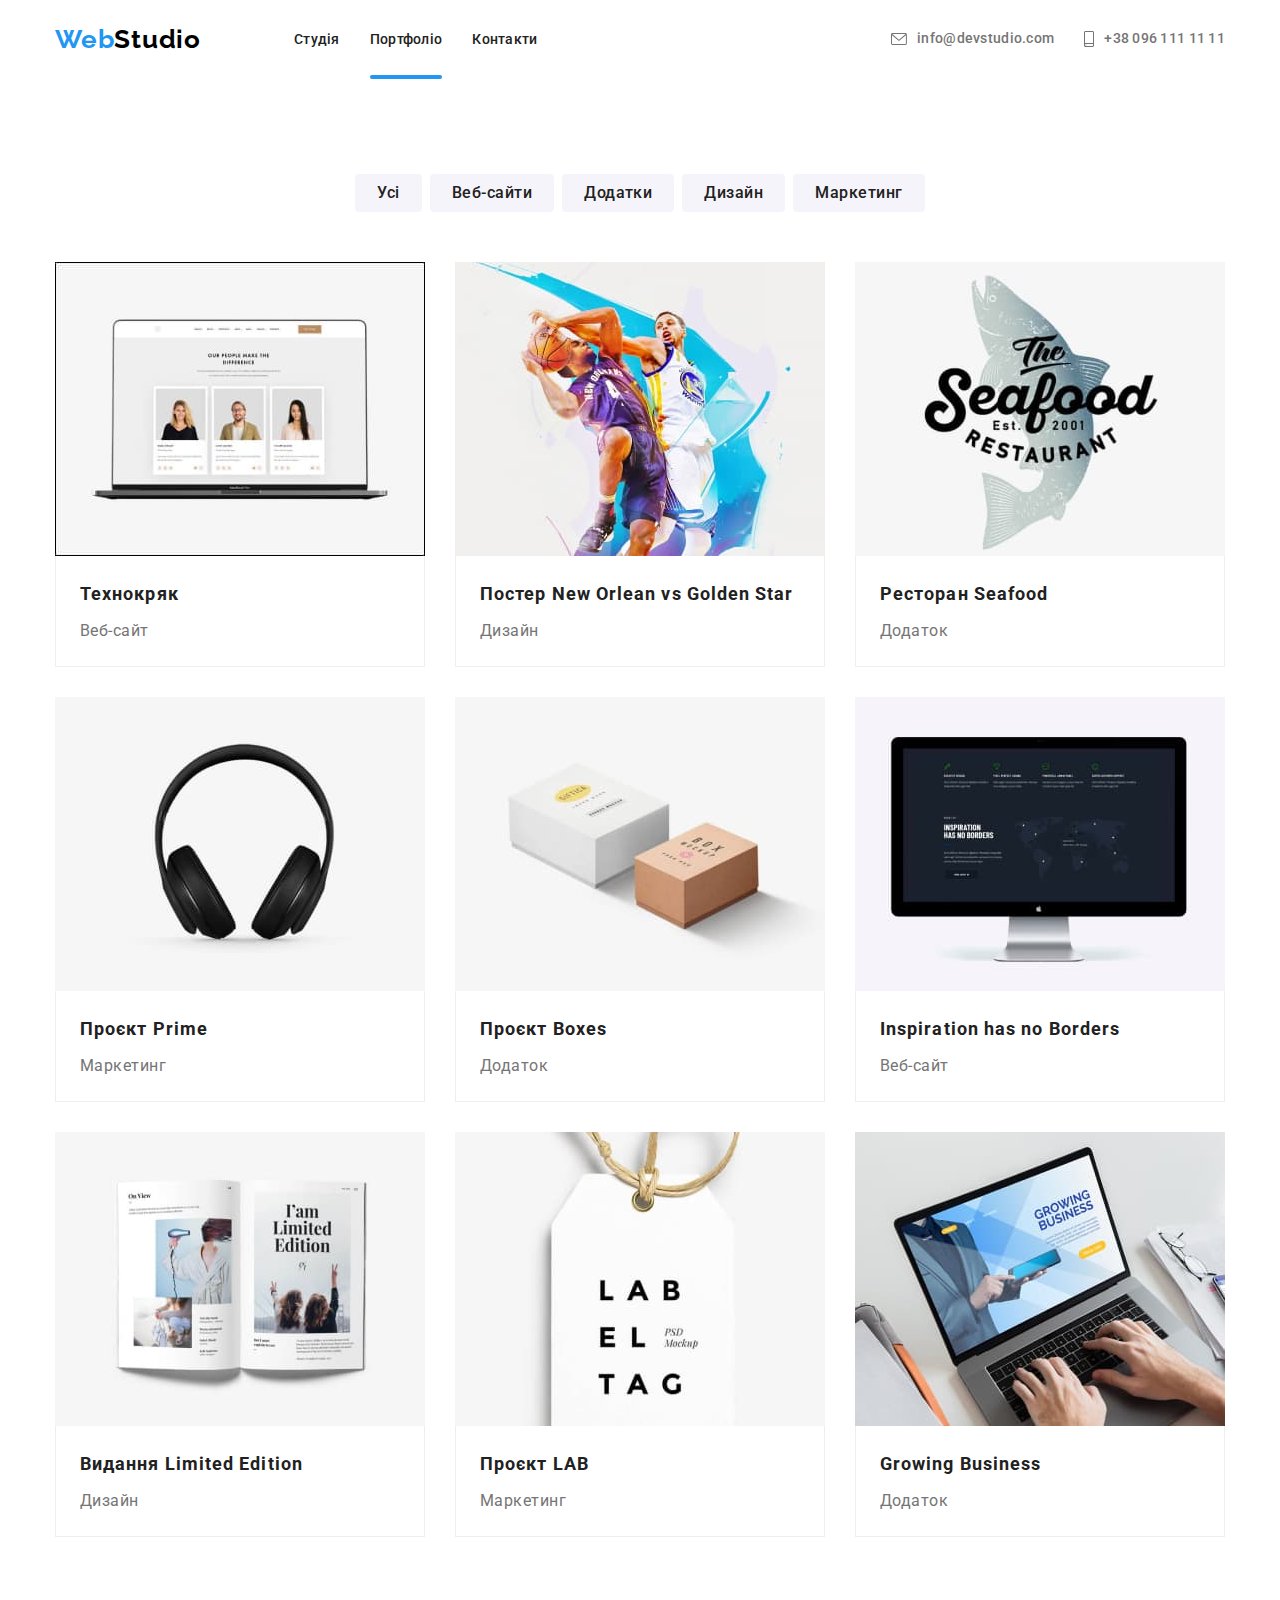
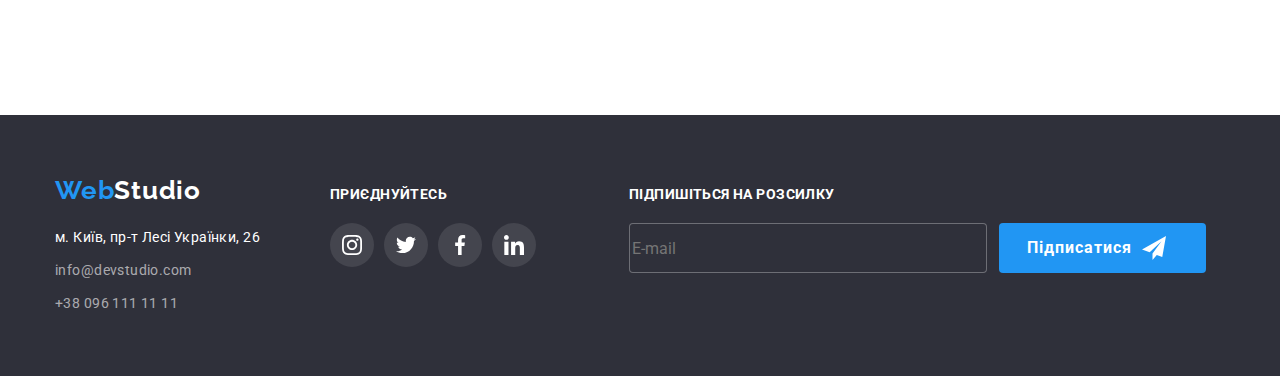
==== portfolio.html @ b19c4679 "start" ====
<!DOCTYPE html>
<html lang="uk">

<head>
    <meta charset="UTF-8">
    <meta http-equiv="X-UA-Compatible" content="IE=edge">
    <meta name="viewport" content="width=device-width, initial-scale=1.0">
    <title>Портфоліо</title>
    <link rel="preconnect" href="https://fonts.googleapis.com">
    <link rel="preconnect" href="https://fonts.gstatic.com" crossorigin>
    <link
        href="https://fonts.googleapis.com/css2?family=Raleway:wght@700&family=Roboto:wght@400;500;700;900&display=swap"
        rel="stylesheet">
    <link rel="stylesheet"
        href="https://cdnjs.cloudflare.com/ajax/libs/modern-normalize/1.1.0/modern-normalize.min.css">
    <!-- <link rel="stylesheet" href="./css/styles.css"> -->
    <link rel="stylesheet" href="./css/main.min.css">
</head>

<body class="site-body">
    <header class="header">
        <div class="container wrapper">
            <nav class="menu">
                <a href="" class="header-logo link"><span class="span-logo">Web</span>Studio</a>
                <ul class="header-list list">
                    <li class="menu__item"><a class="menu__link link" href="./index.html">Студія</a></li>
                    <li class="menu__item"><a class="menu__link current link" href="./portfolio.html">Портфоліо</a>
                    </li>
                    <li class="menu__item"><a class="menu__link link" href="">Контакти</a></li>
                </ul>
            </nav>
            <ul class="header-contact list">
                <li class="header-contact__item"><a class="header-contact__mail  link" href="mailto:info@devstudio.com">
                        <svg class="header-contact__icon" width="16" height="12">
                            <use href="./images/symbol-defs.svg#icon-envelope"></use>
                        </svg>info@devstudio.com</a>
                </li>
                <li class="header-contact__item"><a class="header-contact__mail link" href="tel:+380961111111">
                        <svg class="header-contact__icon" width="10" height="16">
                            <use href="./images/symbol-defs.svg#icon-smartphone"></use>
                        </svg>+38 096 111 11 11</a></li>
            </ul>
        </div>
    </header>
    <main class="main">
        <section class="main-container-list">
            <div class="container">
                <ul class="list main-container-btn">
                    <li class="container-main"><button class="main-btn link" type="button">Усі</button></li>
                    <li class="container-main"><button class="main-btn link" type="button">Веб-сайти</button></li>
                    <li class="container-main"><button class="main-btn link" type="button">Додатки</button></li>
                    <li class="container-main"><button class="main-btn link" type="button">Дизайн</button></li>
                    <li class="container-main"><button class="main-btn link" type="button">Маркетинг</button></li>
                </ul>
                <ul class="list container-list">
                    <li class="main-list"><a class="link container-card " href="./images/img-11.jpg">
                            <div class="box"><img class="img" src="./images/img-11.jpg" alt="Веб-сайт" width="370"
                                    height="294">
                                <p class="box-text">Ресурс пропонує комплексні пропозиції з різним рівнем функціоналу та
                                    сервісів. Все цедозволить відвідувачу отримати
                                    вичерпні відомості про компанію чи приватну особу.</p>
                            </div>
                            <div class="main-img">
                                <h3 class="main-title link">Технокряк</h3>
                                <p class="main-text link">Веб-сайт</p>
                            </div>
                        </a>
                    </li>
                    <li class="main-list"><a class="link container-card" href="./images/img-12.jpg">
                            <div class="box"><img class="img" src="./images/img-12.jpg" alt="Логотип" width="370"
                                    height="294">
                                <p class="box-text">Ресурс пропонує комплексні пропозиції з різним рівнем функціоналу та
                                    сервісів. Все цедозволить відвідувачу отримати
                                    вичерпні відомості про компанію чи приватну особу.</p>
                            </div>
                            <div class="main-img">
                                <h3 class="main-title link">Постер New Orlean vs Golden Star</h3>
                                <p class="main-text link">Дизайн</p>
                            </div>
                        </a>
                    </li>
                    <li class="main-list"><a class="link container-card" href="./images/img-13.jpg">
                            <div class="box"><img class="img" src="./images/img-13.jpg" alt="Ресторан" width="370"
                                    height="294">
                                <p class="box-text">Ресурс пропонує комплексні пропозиції з різним рівнем функціоналу та
                                    сервісів. Все цедозволить відвідувачу отримати
                                    вичерпні відомості про компанію чи приватну особу.</p>
                            </div>
                            <div class="main-img">
                                <h3 class="main-title link">Ресторан Seafood</h3>
                                <p class="main-text link">Додаток</p>
                            </div>
                        </a>
                    </li>
                    <li class="main-list"><a class="link container-card" href="./images/img-14.jpg">
                            <div class="box"><img class="img" src="./images/img-14.jpg" alt="Навушники" width="370"
                                    height="294">
                                <p class="box-text">Ресурс пропонує комплексні пропозиції з різним рівнем функціоналу та
                                    сервісів. Все цедозволить відвідувачу отримати
                                    вичерпні відомості про компанію чи приватну особу.</p>
                            </div>
                            <div class="main-img">
                                <h3 class="main-title link">Проєкт Prime</h3>
                                <p class="main-text link">Маркетинг</p>
                            </div>
                        </a>
                    </li>
                    <li class="main-list"><a class="link container-card" href="./images/img-15.jpg">
                            <div class="box"><img class="img" src="./images/img-15.jpg" alt="Коробки" width="370"
                                    height="294">
                                <p class="box-text">Ресурс пропонує комплексні пропозиції з різним рівнем функціоналу та
                                    сервісів. Все цедозволить відвідувачу отримати
                                    вичерпні відомості про компанію чи приватну особу.</p>
                            </div>
                            <div class="main-img">
                                <h3 class="main-title link">Проєкт Boxes</h3>
                                <p class="main-text link">Додаток</p>
                            </div>
                        </a>
                    </li>
                    <li class="main-list">
                        <a class="link container-card" href="./images/img-16.jpg">
                            <div class="box"><img class="img" src="./images/img-16.jpg" alt="Екран" width="370"
                                    height="294">
                                <p class="box-text">Ресурс пропонує комплексні пропозиції з різним рівнем функціоналу та
                                    сервісів. Все цедозволить відвідувачу отримати
                                    вичерпні відомості про компанію чи приватну особу.</p>
                            </div>
                            <div class="main-img">
                                <h3 class="main-title link">Inspiration has no Borders</h3>
                                <p class="main-text link">Веб-сайт</p>
                            </div>
                        </a>
                    </li>
                    <li class="main-list"><a class="link container-card" href="./images/img-17.jpg">
                            <div class="box"><img class="img" src="./images/img-17.jpg" alt="Книга" width="370"
                                    height="294">
                                <p class="box-text">Ресурс пропонує комплексні пропозиції з різним рівнем функціоналу та
                                    сервісів. Все цедозволить відвідувачу отримати
                                    вичерпні відомості про компанію чи приватну особу.</p>
                            </div>
                            <div class="main-img">
                                <h3 class="main-title link">Видання Limited Edition</h3>
                                <p class="main-text link">Дизайн</p>
                            </div>
                        </a>
                    </li>
                    <li class="main-list"><a class="link container-card" href="./images/img-18.jpg">
                            <div class="box"><img class="img" src="./images/img-18.jpg" alt="Ярлик" width="370"
                                    height="294">
                                <p class="box-text">Ресурс пропонує комплексні пропозиції з різним рівнем функціоналу та
                                    сервісів. Все цедозволить відвідувачу отримати
                                    вичерпні відомості про компанію чи приватну особу.</p>
                            </div>
                            <div class="main-img">
                                <h3 class="main-title link">Проєкт LAB</h3>
                                <p class="main-text link">Маркетинг</p>
                            </div>
                        </a>
                    </li>
                    <li class="main-list"><a class="link container-card" href="./images/img-19.jpg">
                            <div class="box"><img class="img" src="./images/img-19.jpg" alt="Ноутбук" width="370"
                                    height="294">
                                <p class="box-text">Ресурс пропонує комплексні пропозиції з різним рівнем функціоналу та
                                    сервісів. Все цедозволить відвідувачу отримати
                                    вичерпні відомості про компанію чи приватну особу.</p>
                            </div>
                            <div class="main-img">
                                <h3 class="main-title link">Growing Business</h3>
                                <p class="main-text link">Додаток</p>
                            </div>
                        </a>
                    </li>
                </ul>
            </div>
        </section>
    </main>
    <footer class="footer">
        <div class="container adress-part">
            <div class="">
                <a class="footer__logo link" href=""><span class="footer-span-logo">Web</span>Studio</a>
                <address class="footer__address">
                    <ul class="list footer__list">
                        <li class="list-footer"><a class="footer__list__gps link"
                                href="https://goo.gl/maps/CPtrU1FHBa2aNyZL9" target="_blank"
                                rel="noopener noreferrer nofollow">м. Київ, пр-т Лесі Українки, 26</a>
                        </li>
                        <li class="list-footer"><a class="footer__list__mail link"
                                href="mailto:info@devstudio.com">info@devstudio.com</a>
                        </li>
                        <li><a class="footer__list__tel link" href="tel:+380961111111">+38 096 111 11 11</a></li>
                    </ul>
                </address>
            </div>
            <div class="social__container">
                <h2 class="social__container__title">Приєднуйтесь</h2>
                <ul class="footer__soc list">
                    <li class="footer__soc__iten"><a href="" class="footer__soc__link link">
                            <svg width="20" height="20">
                                <use href="./images/symbol-defs.svg#icon-instagram"></use>
                            </svg>
                        </a></li>
                    <li class="footer__soc__iten"><a href="" class="footer__soc__link link">
                            <svg width="20" height="20">
                                <use href="./images/symbol-defs.svg#icon-twitter"></use>
                            </svg>
                        </a></li>
                    <li class="footer__soc__iten"><a href="" class="footer__soc__link link">
                            <svg width="20" height="20">
                                <use href="./images/symbol-defs.svg#icon-facebook"></use>
                            </svg>
                        </a></li>
                    <li class="footer__soc__iten"><a href="" class="footer__soc__link link">
                            <svg width="20" height="20">
                                <use href="./images/symbol-defs.svg#icon-linkedin"></use>
                            </svg>
                        </a></li>
                </ul>

            </div>
            <form class="form-mailing-list">
                <div class="mailing">
                    <h2 class="mailing__title">Підпишіться на розсилку</h2>
                    <div class="mailing__footer">
                        <label>
                            <input type="email" name="user-email" placeholder="E-mail" required
                                class="mailing__list__mail">
                        </label>
                        <button type="submit" class="mailing__list__btn">Підписатися
                            <svg class="mailing__list__icon" width="24" height="24">
                                <use href="./images/symbol-defs.svg#icon-icon-send-1"></use>
                            </svg>
                        </button>
                    </div>
                </div>
            </form>
        </div>
    </footer>
</body>

</html>
---- css/styles.css ----
.site-body {
    font-family: 'Roboto', sans-serif;
        background: #FFFFFF;

}
.list {
    list-style: none;
    display: flex;
    gap: 30px;
}

.link {
    text-decoration: none;
}

.link:hover{
    color: #2196F3;
}

.link:focus{
    color: #2196F3;
}

p, h1, h2, h3, h4, h5, h6{
    margin: 0;
} 
ul, ol{
    margin: 0;
    padding-left: 0;
}
img {
    display: block;
}

.current{
    position: relative;
    bottom: 0;
}

.current::after{
    position: absolute;
    bottom: -32px;
    content: '';
    display: block;
    width: 100%;
    height: 4px;
    background-color: #2196F3;
    border-radius: 2px;
}
/*------------------------HEADER----------------*/
.header{
    background: #FFFFFF;
    padding-top: 24px;
    padding-bottom: 25px;
}

.container{
    width: 1200px;
    padding-left: 15px;
    padding-right: 15px;
    margin: 0 auto;
}

.wrapper{
    display: flex;
    justify-content: space-between;
    align-items: center;
}

.header-container{
    display: flex;
    align-items: center;
}

.content-btn{
    cursor: pointer;
    border-radius: 4px;
    background: #2196F3;
        box-shadow: 0px 4px 4px rgba(0, 0, 0, 0.15);
}

.header-logo {
    font-family: 'Raleway', sans-serif;
        font-weight: 700;
        font-size: 26px;
        line-height: 1.19;
        letter-spacing: 0.03em;
        color: #000000;
        transition-property: color;
        transition-duration: 250ms;
        transition-timing-function: cubic-bezier(0.4, 0, 0.2, 1);
}

.header-list{
    margin-left: 93px;
}

.header-list-item{
    display: flex;
}

.header-list .header-link.current{
 color: #2196F3;
}

.span-logo{
    color: #2196F3;
}

.header-link {
        font-weight: 500;
        font-size: 14px;
        line-height: 1.14;
        letter-spacing: 0.02em;
        color: #212121;
        transition-property: color;
        transition-duration: 250ms;
        transition-timing-function: cubic-bezier(0.4, 0, 0.2, 1);
}


.header-mail {
    font-weight: 500;
        font-size: 14px;
        line-height: 1.14;
        letter-spacing: 0.02em;
        color: #757575;
        display: flex;
        align-items: center;
        transition-property: color;
        transition-duration: 250ms;
        transition-timing-function: cubic-bezier(0.4, 0, 0.2, 1);
}

.header-mail-item{
    fill: currentColor;
    margin-right: 10px;
}

.header-tel-item{
    fill: currentColor;
    margin-right: 10px;
}

.header-tel {
    font-weight: 500;
        font-size: 14px;
        line-height: 1.14;
        letter-spacing: 0.02em;
        color: #757575;
        display: flex;
    align-items: center;
    transition-property: color;
    transition-duration: 250ms;
    transition-timing-function: cubic-bezier(0.4, 0, 0.2, 1);
}

.header-item{
}

.header-list-item{
    display: flex;
    align-items: center;
}
/*-------------------------MAIN-------------------*/
.content {
    background: #2F303A;
    padding-top: 200px;
    padding-bottom: 200px;
}

.overlay{
    max-width: 1600px;
    height: 600px;
    margin-left: auto;
    margin-right: auto;
    background-image: linear-gradient(rgba(47, 48, 58, 0.4), rgba(47, 48, 58, 0.4)),
    url(../images/Imgb-1.jpg);
    
    background-size: cover;
    background-position: center;
    background-repeat: no-repeat;
}

.content-title {
    font-weight: 900;
    font-size: 44px;
    line-height: 1.36;
    text-align: center;
    letter-spacing: 0.06em;
    text-transform: uppercase;
    color: #FFFFFF;
    width: 696px;
    margin-left: 452px;
    margin-right: 452px;
    margin: 0 auto;
    margin-bottom: 30px;
}

.content-btn {
    font-family: inherit;
    font-weight: 700;
        font-size: 16px;
        line-height: 1.88;
        letter-spacing: 0.06em;
        color: #FFFFFF;
        margin: 0 auto;
        display: flex;
        padding: 10px 32px;
        background: #2196F3;
        border: 4px solid #2196F3;
        transition-property: background-color, transform;
        transition-duration: 250ms;
        transition-timing-function: cubic-bezier(0.4, 0, 0.2, 1);
}

.text{
   padding-top: 94px;
   padding-bottom: 94px;
}

.subject {
    font-weight: 700;
        font-size: 24px;
        line-height: 1.19;
        align-items: center;
        text-align: center;
                position: absolute;
                width: 1px;
                height: 1px;
                margin: -1px;
                border: 0;
                padding: 0;
        
                white-space: nowrap;
                clip-path: inset(100%);
                clip: rect(0 0 0 0);
                overflow: hidden;
}

.icon-antenna::before{
    display: block;
    content: "";
    height: 120px;
    background: #F5F4FA;
        border-radius: 4px;
    background-image:url(../images/antenna-1.svg);
    background-repeat: no-repeat;
    background-position: center;
    margin-bottom: 30px;
}

.icon-clock::before{
    display: block;
    content: "";
    height: 120px;
    background: #F5F4FA;
    border-radius: 4px;
    background-image: url(../images/clock-1.svg);
    background-repeat: no-repeat;
    background-position: center;
    margin-bottom: 30px;
}

.icon-diagram::before{
    display: block;
    content: "";
    height: 120px;
    background: #F5F4FA;
    border-radius: 4px;
    background-image: url(../images/diagram-1.svg);
    background-repeat: no-repeat;
    background-position: center;
    margin-bottom: 30px;
}

.icon-astronaut::before{
    display: block;
    content: "";
    height: 120px;
    background: #F5F4FA;
    border-radius: 4px;
    background-image: url(../images/astronaut-1.svg);
    background-repeat: no-repeat;
    background-position: center;
    margin-bottom: 30px;
}

.text-caption {
    font-weight: 700;
        font-size: 14px;
        line-height: 1.14;
        letter-spacing: 0.03em;
        text-transform: uppercase;
        color: #212121;
        margin-bottom: 10px;
    }

.text-desc {
        font-size: 14px;
        line-height: 1.71;
        letter-spacing: 0.03em;
        color: #757575;
}

.list-desc{
width: 270px;
}

.main{
    padding-bottom: 94px;
}

.main-subtitle {
    font-weight: 700;
        font-size: 36px;
        line-height: 1.16;
        text-align: center;
        letter-spacing: 0.03em;
        color: #212121;
        margin-bottom: 50px;
}


.main-list-img{
    position: relative;
}

.label{
    font-weight: 700;
    font-size: 14px;
    line-height: 1.14;
    text-align: center;
    letter-spacing: 0.03em;
    text-transform: uppercase;
    color: #FFFFFF;
}

.label{
    position: absolute;
    width: 370px;
    height: 70px;
    background: rgba(47, 48, 58, 0.8);
    padding-top: 27px;
    bottom: 0;
}

.headline {
    background: #F5F4FA;
    padding-top: 94px;
    padding-bottom: 94px;
}

.headline-title {
    font-weight: 700;
        font-size: 36px;
        line-height: 1.16;
        text-align: center;
        letter-spacing: 0.03em;
        color: #212121;
        margin-bottom: 50px;
}

.headline-container{
}

.headline-img{
    background: #FFFFFF;
        box-shadow: 0px 1px 3px rgba(0, 0, 0, 0.12), 0px 1px 1px rgba(0, 0, 0, 0.14), 0px 2px 1px rgba(0, 0, 0, 0.2);
        border-radius: 0px 0px 4px 4px;
}

.headline-desc {
    font-weight: 500;
        font-size: 16px;
        line-height: 1.19;
        text-align: center;
        letter-spacing: 0.03em;
        color: #212121;
        margin-bottom: 10px;
}

.headline-text {
        line-height: 1.19;
        text-align: center;
        letter-spacing: 0.03em;
        color: #757575;
}

.desc-text{
    padding-top: 30px;
    padding-bottom: 30px;
}
.headline-soc {
    display: flex;
    justify-content: center;
    gap: 10px;
    margin-top: 16px;
}

.headline-social {
    width: 44px;
    height: 44px;
}

.social-soc {
    width: 100%;
    height: 100%;
    border-radius: 50%;
    display: flex;
    align-items: center;
    justify-content: center;
    fill: #AFB1B8;
    transition-property: fill, background-color;
    transition-duration: 250ms;
    transition-timing-function: cubic-bezier(0.4, 0, 0.2, 1);
}

.social-soc:hover,
.social-soc:focus{
    background-color: #2196F3;
    fill: #FFFFFF;
}

.company{
    padding-top: 94px;
    padding-bottom: 94px;
}

.logo-container{
    font-weight: 700;
    font-size: 36px;
    line-height: 42px;
    text-align: center;
    letter-spacing: 0.03em;
    color: #212121;
    margin-bottom: 50px;
}

.company-container{
    display: flex;
    gap: 30px;
}

.company-list{
    width: calc((100% - 150px) / 6);
    height: 92px;
}

.company-container-list{
    width: 100%;
    height: 100%;
    border: 1px solid #AFB1B8;
    border-radius: 5px;
    display: flex;
    align-items: center;
    justify-content: center;
    fill: #AFB1B8;
    transition-property: border, fill;
    transition-duration: 250ms;
    transition-timing-function: cubic-bezier(0.4, 0, 0.2, 1);
}

.company-container-list:hover,
.company-container-list:focus{
    fill:#2196F3;
    border: 1px solid #2196F3
}
/*-----------------------FOOTER-------------------------*/
.footer {
    background: #2F303A;
    padding-top: 60px;
    padding-bottom: 60px;
}

.adress-part{
    display:flex ;
    align-items: baseline
}

.footer-address {
        font-style: normal;
        margin-top: 20px;
}

.foter-list{
    display: inline;
}

.footer-logo {
    font-family: 'Raleway', sans-serif;
        font-weight: 700;
        font-size: 26px;
        line-height: 1.19;
        letter-spacing: 0.03em;
        color: #FFFFFF;
        transition-duration: 250ms;
        transition-timing-function: cubic-bezier(0.4, 0, 0.2, 1);
}

.footer-span-logo{
    color: #2196F3;
}

.list-footer:not(:last-child){
    margin-bottom: 9px;

}

.footer-address-gps {
    margin-bottom: 9px;
    font-size: 14px;
        line-height: 1.71;
        letter-spacing: 0.03em;
        color: #FFFFFF;
        transition-duration: 250ms;
        transition-timing-function: cubic-bezier(0.4, 0, 0.2, 1);
        
}

.footer-mail {
    margin-bottom: 9px;
        font-size: 14px;
        line-height: 1.71;
        letter-spacing: 0.03em;
        color: rgba(255, 255, 255, 0.6);
        transition-duration: 250ms;
        transition-timing-function: cubic-bezier(0.4, 0, 0.2, 1);
}
.footer-tel {
        font-size: 14px;
        line-height: 1.71;
        letter-spacing: 0.03em;
        color: rgba(255, 255, 255, 0.6);
        transition-duration: 250ms;
        transition-timing-function: cubic-bezier(0.4, 0, 0.2, 1);
}


.soc-title{
    font-weight: 700;
    font-size: 14px;
    line-height: 1.14;
    letter-spacing: 0.03em;
    text-transform: uppercase;
    color: #FFFFFF;
    margin-bottom: 20px;
}

.footer-social{
    width: 44px;
    height: 44px;
}

.footer-social-soc{
    width: 100%;
    height: 100%;
    border-radius: 50%;
    display: flex;
    align-items: center;
    justify-content: center;
    fill: #FFFFFF;
    background: rgba(255, 255, 255, 0.1);
    transition-property: background-color;
    transition-duration: 250ms;
    transition-timing-function: cubic-bezier(0.4, 0, 0.2, 1);
}

.footer-social-soc:hover,
.footer-social-soc:focus{
    background-color: #2196F3;
    fill: #FFFFFF;
}

.footer-soc-title{
    display: flex;
    justify-content: center;
    gap: 10px;
}

.social-container{
    margin-left: 70px;
}

.mailing-list {
    margin-left: 93px;
    display: block;
}

.mailing-list-title {
    font-weight: 700;
        font-size: 14px;
        line-height: 1.14;
        letter-spacing: 0.03em;
        text-transform: uppercase;
        color: #FFFFFF;
        margin-bottom: 20px;
}

.mailing-list-footer{
    text-align: center;
    position: relative;
    display: flex;
}

.mailing-list-mail {
        background: #2F303A;
        box-sizing: border-box;
        width: 358px;
        height: 50px;
        left: 815px;
        top: 2784px;
        border: 1px solid rgba(255, 255, 255, 0.3);
        border-radius: 4px;
        transition-property: transform, filter;
            transition-duration: 250ms;
            transition-timing-function: cubic-bezier(0.4, 0, 0.2, 1);
            margin-right: 12px;
}

.mailing-list-mail:focus{
    filter: drop-shadow(0px 4px 4px rgba(0, 0, 0, 0.15));
    border: 1px solid #2196F3;
}

.mailing-list-btn {
    display: flex;
    padding-top: 5px;
    padding-right: 28px;
    padding-bottom: 5px;
    padding-left: 28px;
        left: 1185px;
        top: 2784px;
        background: #2196F3;
        border-radius: 4px;
        border: none;
        cursor: pointer;
        font-weight: 700;
            font-size: 16px;
            line-height: 2.4;
            align-items: center;
            text-align: center;
            letter-spacing: 0.06em;
            color: #FFFFFF;
            padding-right: 40px;
            transition-property: box-shadow;
                transition-duration: 250ms;
                transition-timing-function: cubic-bezier(0.4, 0, 0.2, 1);
}

.mailing-list-btn:hover, .mailing-list-btn:focus{
    box-shadow: 0px 4px 4px rgba(0, 0, 0, 0.15);
}

.mailing-list-icon {
   /* position: absolute;*/
        fill: #FFFFFF;
        margin-left: 10px;
/*
        bottom: 50%;
        transform: translateY(50%);*/
}
/*-------------------------PORTFOLIO-------------------------*/
/*--------------------------MAIN------------------------------*/
.header-body{
    border-bottom: 1px solid #ECECEC;
}

.main-btn{
    font-family: inherit;
    font-weight: 500;
        font-size: 16px;
        line-height: 1.62;
        text-align: center;
        letter-spacing: 0.03em;
        color: #212121;
        transition-property: background-color, box-shadow, color;
        transition-duration: 250ms;
        transition-timing-function: cubic-bezier(0.4, 0, 0.2, 1);
}

/*.container-main:hover,
.container-main:focus{
    box-shadow: 0px 3px 1px rgba(0, 0, 0, 0.1), 0px 1px 2px rgba(0, 0, 0, 0.08), 0px 2px 2px rgba(0, 0, 0, 0.12);
        border-radius: 4px;
        background-color: #2196F3;
            color: #FFFFFF;
}*/

.main-btn:hover,
.main-btn:focus{
    background-color: #2196F3;
    color: #FFFFFF;
    box-shadow: 0px 3px 1px rgba(0, 0, 0, 0.1), 0px 1px 2px rgba(0, 0, 0, 0.08), 0px 2px 2px rgba(0, 0, 0, 0.12);
}

.main-title{
    font-weight: 700;
        font-size: 18px;
        line-height: 2;
        letter-spacing: 0.06em;
        color: #212121;
        margin-bottom: 4px;
        transition-duration: 250ms;
        transition-timing-function: cubic-bezier(0.4, 0, 0.2, 1);
}
.main-text{
        line-height: 1.88;
        letter-spacing: 0.03em;
        color: #757575;
        transition-duration: 250ms;
        transition-timing-function: cubic-bezier(0.4, 0, 0.2, 1);
}

.main-btn{
    cursor: pointer;
    background: #F5F4FA;
    border-radius: 4px;
    /*box-shadow: 0px 3px 1px rgba(0, 0, 0, 0.1), 0px 1px 2px rgba(0, 0, 0, 0.08), 0px 2px 2px rgba(0, 0, 0, 0.12);*/
    border: none;
    padding-left: 22px;
    padding-right: 22px;
    padding-top: 6px;
    padding-bottom: 6px;
}

.main-container-list{
    padding-top: 94px;
    padding-bottom: 34px;
}

.container-list{
    display: flex;
    flex-wrap: wrap;
    flex-basis: calc(100% / 3);
    margin-bottom: 50px;
}

.container-card{
    display: block;
    transition-property: background-color, transform, box-shadow;
    transition-duration: 250ms;
    transition-timing-function: cubic-bezier(0.4, 0, 0.2, 1);
}

.box{
    position: relative;
    overflow: hidden;
    display: flex; 
    
    
}

/*.box:hover::before{
opacity: 1;
}*/

/*.box::before{
    position: absolute;
    content: '';
    display: inline-block;
    opacity: 0;
    width: 100%;
    height: 100%;
    transform: translateY(100%);
    transition: transform 250ms ease;
}*/


.container-card:hover .box,
.container-card:hover .box-text {
    opacity: 1;
    transform: translateY(0);
    box-shadow: 0px 1px 1px rgba(0, 0, 0, 0.12),
            0px 4px 4px rgba(0, 0, 0, 0.06),
            1px 4px 6px rgba(0, 0, 0, 0.16);
    
}
.container-card:focus .box,
.container-card:focus .box-text {
    opacity: 1;
    transform: translateY(0);
    box-shadow: 0px 1px 1px rgba(0, 0, 0, 0.12),
            0px 4px 4px rgba(0, 0, 0, 0.06),
            1px 4px 6px rgba(0, 0, 0, 0.16);

}

.box-text{
    position: absolute;
    font-weight: 400;
    font-size: 18px;
    line-height: 1.56;
    letter-spacing: 0.03em;
    color: #FFFFFF;
    opacity: 0;
    background-color: rgba(33, 150, 243, 0.9);
    display: inline-block;
    transform: translateY(100%);
    transition-duration: 250ms;
    transition-timing-function: cubic-bezier(0.4, 0, 0.2, 1);
    overflow: auto;
    padding-top: 63px;
    padding-left: 24px;
    padding-bottom: 63px;
    padding-right: 24px;
}

/*.container-card:hover,
.container-card:focus {
    box-shadow: 0px 1px 1px rgba(0, 0, 0, 0.12),
        0px 4px 4px rgba(0, 0, 0, 0.06),
        1px 4px 6px rgba(0, 0, 0, 0.16);
}*/

.main-list{
        background: #FFFFFF;
        width: 370px;
}
.main-container-btn{
    margin-bottom: 50px;
    display: flex;
    gap: 8px;
    justify-content: center
}

.img{
}

.main-img{
    padding-top: 20px;
    padding-bottom: 20px;
    padding-left: 24px;
    padding-right: 24px;
    border-right:1px solid #EEEEEE; ;
    border-bottom:1px solid #EEEEEE; ;
    border-left:1px solid #EEEEEE; ;
}



/*---------------------MODAL.JS----------------------------*/

.backdrop{
    width: 100%;
    height: 100%;
    background-color: rgba(0, 0, 0, 0.2);
    position: fixed;
    top: 0;
    transition: opacity 250ms linear, visibility 250ms linear;
}

.modal{
    width: 528px;
    height: 581px;
    position: absolute;
    background-color: #FFFFFF;;
    top: 50%;
    left: 50%;
    transform: translate(-50%, -50%);
    box-shadow: 0px 1px 3px rgba(0, 0, 0, 0.12), 0px 1px 1px rgba(0, 0, 0, 0.14), 0px 2px 1px rgba(0, 0, 0, 0.2);
    border-radius: 4px;
    transition: opacity 250ms linear;
    padding: 40px;
}

.modal-close{
    width: 30px;
    height: 30px;
    background-color: transparent;
    border: 1px solid #9da4bd;
    border-radius: 50%;
    position: absolute;
    right: 10px;
    top: 10px;
    display: flex;
    align-items: center;
    justify-content: center;
    cursor: pointer;
}

.modal-close:hover,
.modal-close:focus{
    fill: #2196F3;
}

.backdrop.is-hidden{
    visibility: hidden;
    opacity: 0;
    pointer-events: none;
}
/*-----------------------------------MODAL-FORM-------------------------------*/
.modal-form{
    display: block;
}

.input-wrap{
    margin-bottom: 10px;
    position: relative;
}

.form-title{
    font-weight: 700;
        font-size: 20px;
        line-height: 1.15;
        text-align: center;
        letter-spacing: 0.03em;
        color: #212121;
        margin-bottom: 12px;
}

.modal-title{
    display: flex;
    flex-direction: column;
    font-weight: 400;
        font-size: 12px;
        line-height: 1.16;
        letter-spacing: 0.01em;
        color: #757575;
    margin-bottom: 4px;
}
.modal-input{
        width: 100%;
        height: 40px;
        left: 576px;
        top: 314px;
        border: 1px solid rgba(33, 33, 33, 0.2);
        border-radius: 4px;
        outline: none;
        color: #757575;
        padding-left: 30px;
        padding-right: 30px;
        cursor: pointer;
        transition-property:border;
            transition-duration: 250ms;
            transition-timing-function: cubic-bezier(0.4, 0, 0.2, 1);
}

/*.modal-input::placeholder{
    color: #2196F3;
}*/

.modal-input:focus + .icon-wrap{
    fill: #2196F3;
}

.modal-input:focus{
    border: 1px solid #2196F3;
}

.modal-input::placeholder{
    font-size: 12px;
}

.modal-textarea::placeholder{
    font-size: 12px;
}

.icon-wrap{
    position: absolute;
    left: 12px;
    top: 50%;
    transform: translateY(-50%);
    transition-property: fill;
        transition-duration: 250ms;
        transition-timing-function: cubic-bezier(0.4, 0, 0.2, 1);
}

.form-textarea{
    margin-bottom: 20px;
}

.modal-textarea{
        width: 100%;
            height: 120px;
            left: 576px;
            top: 518px;
            border: 1px solid rgba(33, 33, 33, 0.2);
            border-radius: 4px;
        outline: none;
        color: #757575;
        padding-top: 12px;
        padding-left: 16px;
        resize: none;
        cursor: pointer;
        transition-property:border;
            transition-duration: 250ms;
            transition-timing-function: cubic-bezier(0.4, 0, 0.2, 1);
}

.modal-textarea:focus{
    border: 1px solid #2196F3;
}

.input-wrap-submit{
    display: flex;
        left: 12px;
        margin-bottom: 30px;
}

.checkbox{
    -webkit-appearance: none;
    -moz-appearance: none;
    appearance: none;
    position: absolute;
}

.icon-checkbox{
    display:inline-block;
    width: 15px;
    height: 15px;
    border: 2px solid #212121;
    border-radius: 4px;
    margin-right: 10px;
}

.checkbox:checked + .icon-checkbox{
   border-color: #2196F3;
    background-color: #2196F3;
    background-image: url(../images/icon-check-2-1.svg);
    background-size: contain;
    background-position: center;
    background-origin: border-box;
    background-repeat: no-repeat;
    
}

.modal-title-submit{
    display: flex;
    align-items: center;
        flex-direction: row;
        font-weight: 400;
        font-size: 12px;
        line-height: 1.16;
        letter-spacing: 0.01em;
        color: #757575;
        margin-left: 8px;
}

.span-text{
    font-weight: 400;
        font-size: 14px;
        line-height: 1.71;
        letter-spacing: 0.03em;
        text-decoration-line: underline;
        color: #2196F3;
        cursor: pointer;
}

.form-btn{
        font-weight: 700;
        font-size: 16px;
        line-height: 1.88;
        align-items: center;
        text-align: center;
        letter-spacing: 0.06em;
        color: #FFFFFF;
        padding-top: 10px;
        padding-right: 52px;
        padding-bottom: 10px;
        padding-left: 52px;
        left: 700px;
        top: 712px;
        background: #2196F3;
        border-radius: 4px;
        border: none;
        cursor: pointer;
        transition-property: background-color, transform, box-shadow;
            transition-duration: 250ms;
            transition-timing-function: cubic-bezier(0.4, 0, 0.2, 1);
            display: block;
            margin: 0 auto;
}

.form-btn:hover, .form-btn:focus{
    box-shadow: 0px 4px 4px rgba(0, 0, 0, 0.15);
}
---- css/main.min.css ----
p,h1,h2,h3,h4,h5,h6{margin:0}ul,ol{margin:0;padding-left:0}img{display:block}.site-body{font-family:"Roboto",sans-serif;background:#fff}.list{list-style:none;display:flex;gap:30px}.link{text-decoration:none}.link:hover{color:#2196f3}.link:focus{color:#2196f3}.current{position:relative;bottom:0}.current::after{position:absolute;bottom:-32px;content:"";display:block;width:100%;height:4px;background-color:#2196f3;border-radius:2px}.header{background:#fff;padding-top:24px;padding-bottom:25px}.container{width:1200px;padding-left:15px;padding-right:15px;margin:0 auto}.wrapper{display:flex;justify-content:space-between;align-items:center}.menu{display:flex;align-items:center}.content-btn{cursor:pointer;border-radius:4px;background:#2196f3;box-shadow:0px 4px 4px rgba(0,0,0,.15)}.header-logo{font-family:"Raleway",sans-serif;font-weight:700;font-size:26px;line-height:1.19;letter-spacing:.03em;color:#000;transition-property:color;transition-duration:250ms;transition-timing-function:cubic-bezier(0.4, 0, 0.2, 1)}.header-list{margin-left:93px}.header-list-item{display:flex}.header-list .header-link.current{color:#2196f3}.span-logo{color:#2196f3}.menu__link{font-weight:500;font-size:14px;line-height:1.14;letter-spacing:.02em;color:#212121;transition-property:color;transition-duration:250ms;transition-timing-function:cubic-bezier(0.4, 0, 0.2, 1)}.header-contact__mail{font-weight:500;font-size:14px;line-height:1.14;letter-spacing:.02em;color:#757575;display:flex;align-items:center;transition-property:color;transition-duration:250ms;transition-timing-function:cubic-bezier(0.4, 0, 0.2, 1)}.header-contact__icon{fill:currentColor;margin-right:10px}.header-contact__tel{font-weight:500;font-size:14px;line-height:1.14;letter-spacing:.02em;color:#757575;display:flex;align-items:center;transition-property:color;transition-duration:250ms;transition-timing-function:cubic-bezier(0.4, 0, 0.2, 1)}.header-contact{display:flex;align-items:center}.content{background:#2f303a;padding-top:200px;padding-bottom:200px}.overlay{max-width:1600px;height:600px;margin-left:auto;margin-right:auto;background-image:linear-gradient(rgba(47, 48, 58, 0.4), rgba(47, 48, 58, 0.4)),url(../images/Imgb-1.jpg);background-size:cover;background-position:center;background-repeat:no-repeat}.content-title{font-weight:900;font-size:44px;line-height:1.36;text-align:center;letter-spacing:.06em;text-transform:uppercase;color:#fff;width:696px;margin-left:452px;margin-right:452px;margin:0 auto;margin-bottom:30px}.content-btn{font-family:inherit;font-weight:700;font-size:16px;line-height:1.88;letter-spacing:.06em;color:#fff;margin:0 auto;display:flex;padding:10px 32px;background:#2196f3;border:4px solid #2196f3;transition-property:background-color,transform;transition-duration:250ms;transition-timing-function:cubic-bezier(0.4, 0, 0.2, 1)}.text{padding-top:94px;padding-bottom:94px}.subject{font-weight:700;font-size:24px;line-height:1.19;align-items:center;text-align:center;position:absolute;width:1px;height:1px;margin:-1px;border:0;padding:0;white-space:nowrap;-webkit-clip-path:inset(100%);clip-path:inset(100%);clip:rect(0 0 0 0);overflow:hidden}.icon-antenna::before{display:block;content:"";height:120px;background:#f5f4fa;border-radius:4px;background-image:url(../images/antenna-1.svg);background-repeat:no-repeat;background-position:center;margin-bottom:30px}.icon-clock::before{display:block;content:"";height:120px;background:#f5f4fa;border-radius:4px;background-image:url(../images/clock-1.svg);background-repeat:no-repeat;background-position:center;margin-bottom:30px}.icon-diagram::before{display:block;content:"";height:120px;background:#f5f4fa;border-radius:4px;background-image:url(../images/diagram-1.svg);background-repeat:no-repeat;background-position:center;margin-bottom:30px}.icon-astronaut::before{display:block;content:"";height:120px;background:#f5f4fa;border-radius:4px;background-image:url(../images/astronaut-1.svg);background-repeat:no-repeat;background-position:center;margin-bottom:30px}.text-caption{font-weight:700;font-size:14px;line-height:1.14;letter-spacing:.03em;text-transform:uppercase;color:#212121;margin-bottom:10px}.text-desc{font-size:14px;line-height:1.71;letter-spacing:.03em;color:#757575}.list-desc{width:270px}.main{padding-bottom:94px}.main-subtitle{font-weight:700;font-size:36px;line-height:1.16;text-align:center;letter-spacing:.03em;color:#212121;margin-bottom:50px}.main-list-img{position:relative}.label{font-weight:700;font-size:14px;line-height:1.14;text-align:center;letter-spacing:.03em;text-transform:uppercase;color:#fff}.label{position:absolute;width:370px;height:70px;background:rgba(47,48,58,.8);padding-top:27px;bottom:0}.headline{background:#f5f4fa;padding-top:94px;padding-bottom:94px}.headline-title{font-weight:700;font-size:36px;line-height:1.16;text-align:center;letter-spacing:.03em;color:#212121;margin-bottom:50px}.headline-img{background:#fff;box-shadow:0px 1px 3px rgba(0,0,0,.12),0px 1px 1px rgba(0,0,0,.14),0px 2px 1px rgba(0,0,0,.2);border-radius:0px 0px 4px 4px}.headline-desc{font-weight:500;font-size:16px;line-height:1.19;text-align:center;letter-spacing:.03em;color:#212121;margin-bottom:10px}.headline-text{line-height:1.19;text-align:center;letter-spacing:.03em;color:#757575}.desc-text{padding-top:30px;padding-bottom:30px}.headline-soc{display:flex;justify-content:center;gap:10px;margin-top:16px}.headline-social{width:44px;height:44px}.social-soc{width:100%;height:100%;border-radius:50%;display:flex;align-items:center;justify-content:center;fill:#afb1b8;transition-property:fill,background-color;transition-duration:250ms;transition-timing-function:cubic-bezier(0.4, 0, 0.2, 1)}.social-soc:hover,.social-soc:focus{background-color:#2196f3;fill:#fff}.company{padding-top:94px;padding-bottom:94px}.logo-container{font-weight:700;font-size:36px;line-height:42px;text-align:center;letter-spacing:.03em;color:#212121;margin-bottom:50px}.company-container{display:flex;gap:30px}.company-list{width:calc((100% - 150px)/6);height:92px}.company-container-list{width:100%;height:100%;border:1px solid #afb1b8;border-radius:5px;display:flex;align-items:center;justify-content:center;fill:#afb1b8;transition-property:border,fill;transition-duration:250ms;transition-timing-function:cubic-bezier(0.4, 0, 0.2, 1)}.company-container-list:hover,.company-container-list:focus{fill:#2196f3;border:1px solid #2196f3}.footer{background:#2f303a;padding-top:60px;padding-bottom:60px}.adress-part{display:flex;align-items:baseline}.footer__address{font-style:normal;margin-top:20px}.footer__list{display:inline}.footer__logo{font-family:"Raleway",sans-serif;font-weight:700;font-size:26px;line-height:1.19;letter-spacing:.03em;color:#fff;transition-duration:250ms;transition-timing-function:cubic-bezier(0.4, 0, 0.2, 1)}.footer-span-logo{color:#2196f3}.list-footer:not(:last-child){margin-bottom:9px}.footer__list__gps{margin-bottom:9px;font-size:14px;line-height:1.71;letter-spacing:.03em;color:#fff;transition-duration:250ms;transition-timing-function:cubic-bezier(0.4, 0, 0.2, 1)}.footer__list__mail{margin-bottom:9px;font-size:14px;line-height:1.71;letter-spacing:.03em;color:rgba(255,255,255,.6);transition-duration:250ms;transition-timing-function:cubic-bezier(0.4, 0, 0.2, 1)}.footer__list__tel{font-size:14px;line-height:1.71;letter-spacing:.03em;color:rgba(255,255,255,.6);transition-duration:250ms;transition-timing-function:cubic-bezier(0.4, 0, 0.2, 1)}.social__container__title{font-weight:700;font-size:14px;line-height:1.14;letter-spacing:.03em;text-transform:uppercase;color:#fff;margin-bottom:20px}.footer__soc__iten{width:44px;height:44px}.footer__soc__link{width:100%;height:100%;border-radius:50%;display:flex;align-items:center;justify-content:center;fill:#fff;background:rgba(255,255,255,.1);transition-property:background-color;transition-duration:250ms;transition-timing-function:cubic-bezier(0.4, 0, 0.2, 1)}.footer__soc__link:hover,.footer__soc__link:focus{background-color:#2196f3;fill:#fff}.footer__soc{display:flex;justify-content:center;gap:10px}.social__container{margin-left:70px}.mailing{margin-left:93px;display:block}.mailing__title{font-weight:700;font-size:14px;line-height:1.14;letter-spacing:.03em;text-transform:uppercase;color:#fff;margin-bottom:20px}.mailing__footer{text-align:center;position:relative;display:flex}.mailing__list__mail{background:#2f303a;box-sizing:border-box;width:358px;height:50px;left:815px;top:2784px;border:1px solid rgba(255,255,255,.3);border-radius:4px;transition-property:transform,filter;transition-duration:250ms;transition-timing-function:cubic-bezier(0.4, 0, 0.2, 1);margin-right:12px}.mailing__list__mail:focus{filter:drop-shadow(0px 4px 4px rgba(0, 0, 0, 0.15));border:1px solid #2196f3}.mailing__list__btn{display:flex;padding-top:5px;padding-right:28px;padding-bottom:5px;padding-left:28px;left:1185px;top:2784px;background:#2196f3;border-radius:4px;border:none;cursor:pointer;font-weight:700;font-size:16px;line-height:2.4;align-items:center;text-align:center;letter-spacing:.06em;color:#fff;padding-right:40px;transition-property:box-shadow;transition-duration:250ms;transition-timing-function:cubic-bezier(0.4, 0, 0.2, 1)}.mailing__list__btn:hover,.mailing__list__btn:focus{box-shadow:0px 4px 4px rgba(0,0,0,.15)}.mailing__list__icon{fill:#fff;margin-left:10px}.header-body{border-bottom:1px solid #ececec}.main-btn{font-family:inherit;font-weight:500;font-size:16px;line-height:1.62;text-align:center;letter-spacing:.03em;color:#212121;transition-property:background-color,box-shadow,color;transition-duration:250ms;transition-timing-function:cubic-bezier(0.4, 0, 0.2, 1);cursor:pointer;background:#f5f4fa;border-radius:4px;border:none;padding-left:22px;padding-right:22px;padding-top:6px;padding-bottom:6px}.main-btn:hover,.main-btn:focus{background-color:#2196f3;color:#fff;box-shadow:0px 3px 1px rgba(0,0,0,.1),0px 1px 2px rgba(0,0,0,.08),0px 2px 2px rgba(0,0,0,.12)}.main-title{font-weight:700;font-size:18px;line-height:2;letter-spacing:.06em;color:#212121;margin-bottom:4px;transition-duration:250ms;transition-timing-function:cubic-bezier(0.4, 0, 0.2, 1)}.main-text{line-height:1.88;letter-spacing:.03em;color:#757575;transition-duration:250ms;transition-timing-function:cubic-bezier(0.4, 0, 0.2, 1)}.main-container-list{padding-top:94px;padding-bottom:34px}.container-list{display:flex;flex-wrap:wrap;flex-basis:33.3333333333%;margin-bottom:50px}.container-card{display:block;transition-property:background-color,transform,box-shadow;transition-duration:250ms;transition-timing-function:cubic-bezier(0.4, 0, 0.2, 1)}.box{position:relative;overflow:hidden;display:flex}.container-card:hover .box,.container-card:focus .box{opacity:1;transform:translateY(0);box-shadow:0px 1px 1px rgba(0,0,0,.12),0px 4px 4px rgba(0,0,0,.06),1px 4px 6px rgba(0,0,0,.16)}.box-text{position:absolute;font-weight:400;font-size:18px;line-height:1.56;letter-spacing:.03em;color:#fff;opacity:0;background-color:rgba(33,150,243,.9);display:inline-block;transform:translateY(100%);transition-duration:250ms;transition-timing-function:cubic-bezier(0.4, 0, 0.2, 1);overflow:auto;padding-top:63px;padding-left:24px;padding-bottom:63px;padding-right:24px}.container-card:hover .box-text,.container-card:focus .box-text{opacity:1;transform:translateY(0);box-shadow:0px 1px 1px rgba(0,0,0,.12),0px 4px 4px rgba(0,0,0,.06),1px 4px 6px rgba(0,0,0,.16)}.main-list{background:#fff;width:370px}.main-container-btn{margin-bottom:50px;display:flex;gap:8px;justify-content:center}.main-img{padding-top:20px;padding-bottom:20px;padding-left:24px;padding-right:24px;border-right:1px solid #eee;border-bottom:1px solid #eee;border-left:1px solid #eee}.backdrop{width:100%;height:100%;background-color:rgba(0,0,0,.2);position:fixed;top:0;transition:opacity 250ms linear,visibility 250ms linear}.modal{width:528px;height:581px;position:absolute;background-color:#fff;top:50%;left:50%;transform:translate(-50%, -50%);box-shadow:0px 1px 3px rgba(0,0,0,.12),0px 1px 1px rgba(0,0,0,.14),0px 2px 1px rgba(0,0,0,.2);border-radius:4px;transition:opacity 250ms linear;padding:40px}.modal-close{width:30px;height:30px;background-color:rgba(0,0,0,0);border:1px solid #9da4bd;border-radius:50%;position:absolute;right:10px;top:10px;display:flex;align-items:center;justify-content:center;cursor:pointer}.modal-close:hover,.modal-close:focus{fill:#2196f3}.backdrop.is-hidden{visibility:hidden;opacity:0;pointer-events:none}.modal-form{display:block}.input-wrap{margin-bottom:10px;position:relative}.form-title{font-weight:700;font-size:20px;line-height:1.15;text-align:center;letter-spacing:.03em;color:#212121;margin-bottom:12px}.modal-title{display:flex;flex-direction:column;font-weight:400;font-size:12px;line-height:1.16;letter-spacing:.01em;color:#757575;margin-bottom:4px}.modal-input{width:100%;height:40px;left:576px;top:314px;border:1px solid rgba(33,33,33,.2);border-radius:4px;outline:none;color:#757575;padding-left:30px;padding-right:30px;cursor:pointer;transition-property:border;transition-duration:250ms;transition-timing-function:cubic-bezier(0.4, 0, 0.2, 1)}.modal-input:focus{border:1px solid #2196f3}.modal-input::-moz-placeholder{font-size:12px}.modal-input:-ms-input-placeholder{font-size:12px}.modal-input::placeholder{font-size:12px}.modal-input:focus+.icon-wrap{fill:#2196f3}.icon-wrap{position:absolute;left:12px;top:50%;transform:translateY(-50%);transition-property:fill;transition-duration:250ms;transition-timing-function:cubic-bezier(0.4, 0, 0.2, 1)}.form-textarea{margin-bottom:20px}.modal-textarea{width:100%;height:120px;left:576px;top:518px;border:1px solid rgba(33,33,33,.2);border-radius:4px;outline:none;color:#757575;padding-top:12px;padding-left:16px;resize:none;cursor:pointer;transition-property:border;transition-duration:250ms;transition-timing-function:cubic-bezier(0.4, 0, 0.2, 1)}.modal-textarea::-moz-placeholder{font-size:12px}.modal-textarea:-ms-input-placeholder{font-size:12px}.modal-textarea::placeholder{font-size:12px}.modal-textarea:focus{border:1px solid #2196f3}.input-wrap-submit{display:flex;left:12px;margin-bottom:30px}.checkbox{-webkit-appearance:none;-moz-appearance:none;appearance:none;position:absolute}.icon-checkbox{display:inline-block;width:15px;height:15px;border:2px solid #212121;border-radius:4px;margin-right:10px}.checkbox:checked+.icon-checkbox{border-color:#2196f3;background-color:#2196f3;background-image:url(../images/icon-check-2-1.svg);background-size:contain;background-position:center;background-origin:border-box;background-repeat:no-repeat}.modal-title-submit{display:flex;align-items:center;flex-direction:row;font-weight:400;font-size:12px;line-height:1.16;letter-spacing:.01em;color:#757575;margin-left:8px}.span-text{font-weight:400;font-size:14px;line-height:1.71;letter-spacing:.03em;-webkit-text-decoration-line:underline;text-decoration-line:underline;color:#2196f3;cursor:pointer}.form-btn{font-weight:700;font-size:16px;line-height:1.88;align-items:center;text-align:center;letter-spacing:.06em;color:#fff;padding-top:10px;padding-right:52px;padding-bottom:10px;padding-left:52px;left:700px;top:712px;background:#2196f3;border-radius:4px;border:none;cursor:pointer;transition-property:background-color,transform,box-shadow;transition-duration:250ms;transition-timing-function:cubic-bezier(0.4, 0, 0.2, 1);display:block;margin:0 auto}.form-btn:hover,.form-btn:focus{box-shadow:0px 4px 4px rgba(0,0,0,.15)}/*# sourceMappingURL=main.min.css.map */
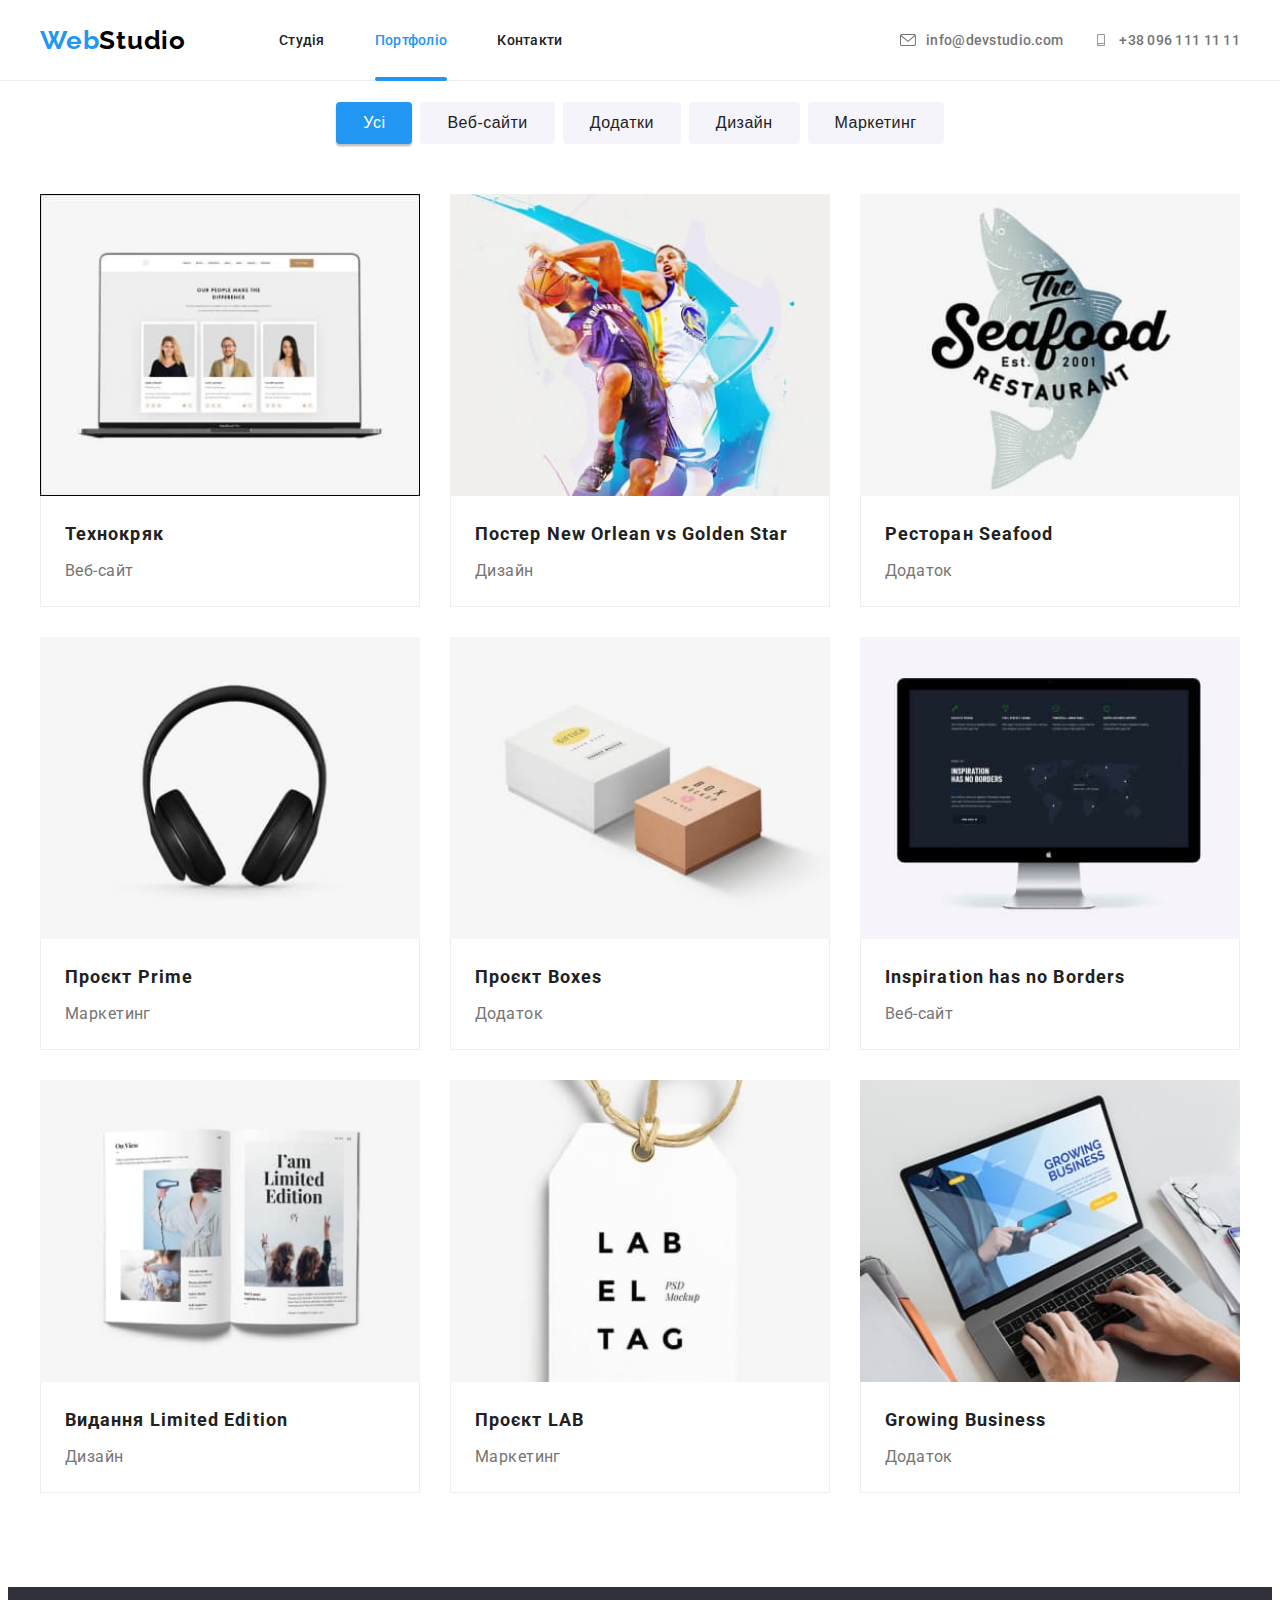
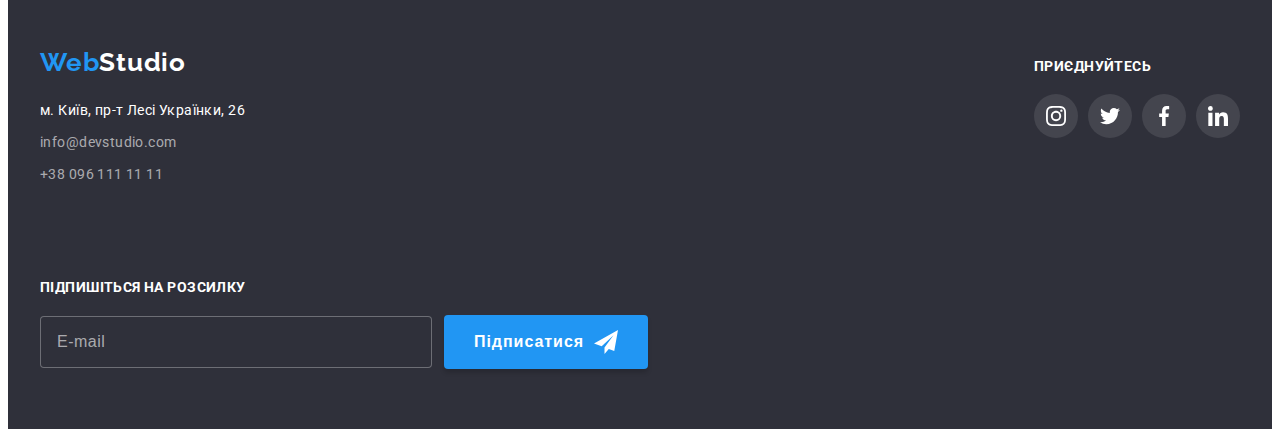
==== commit c1d46085: "add" ====
--- a/portfolio.html
+++ b/portfolio.html
@@ -2,240 +2,383 @@
 <html lang="uk">
 
 <head>
-    <meta charset="UTF-8">
-    <meta http-equiv="X-UA-Compatible" content="IE=edge">
-    <meta name="viewport" content="width=device-width, initial-scale=1.0">
-    <title>Портфоліо</title>
-    <link rel="preconnect" href="https://fonts.googleapis.com">
-    <link rel="preconnect" href="https://fonts.gstatic.com" crossorigin>
-    <link
-        href="https://fonts.googleapis.com/css2?family=Raleway:wght@700&family=Roboto:wght@400;500;700;900&display=swap"
-        rel="stylesheet">
-    <link rel="stylesheet"
-        href="https://cdnjs.cloudflare.com/ajax/libs/modern-normalize/1.1.0/modern-normalize.min.css">
-    <!-- <link rel="stylesheet" href="./css/styles.css"> -->
-    <link rel="stylesheet" href="./css/main.min.css">
+  <meta charset="UTF-8" />
+  <meta http-equiv="X-UA-Compatible" content="IE=edge" />
+  <meta name="viewport" content="width=device-width, initial-scale=1.0" />
+  <title>Студія</title>
+  <link rel="preconnect" href="https://fonts.googleapis.com" />
+  <link rel-="preconnect" href="https://fonts.gstatic.com" crossorigin />
+  <link href="https://fonts.googleapis.com/css2?family=Raleway:wght@700&family=Roboto:wght@400;500;700;900&display=swap"
+    rel="stylesheet" />
+  <link rel="stylesheet" href="https://cdnjs.cloudflare.com/ajax/libs/modern-normalize/1.1.0/modern-normalize.min.css"
+    integrity="sha512-wpPYUAdjBVSE4KJnH1VR1HeZfpl1ub8YT/NKx4PuQ5NmX2tKuGu6U/JRp5y+Y8XG2tV+wKQpNHVUX03MfMFn9Q=="
+    crossorigin="anonymous" referrerpolicy="no-referrer" />
+  <link rel="stylesheet" href="./css/main.min.css" />
 </head>
 
-<body class="site-body">
-    <header class="header">
-        <div class="container wrapper">
-            <nav class="menu">
-                <a href="" class="header-logo link"><span class="span-logo">Web</span>Studio</a>
-                <ul class="header-list list">
-                    <li class="menu__item"><a class="menu__link link" href="./index.html">Студія</a></li>
-                    <li class="menu__item"><a class="menu__link current link" href="./portfolio.html">Портфоліо</a>
-                    </li>
-                    <li class="menu__item"><a class="menu__link link" href="">Контакти</a></li>
-                </ul>
-            </nav>
-            <ul class="header-contact list">
-                <li class="header-contact__item"><a class="header-contact__mail  link" href="mailto:info@devstudio.com">
-                        <svg class="header-contact__icon" width="16" height="12">
-                            <use href="./images/symbol-defs.svg#icon-envelope"></use>
-                        </svg>info@devstudio.com</a>
-                </li>
-                <li class="header-contact__item"><a class="header-contact__mail link" href="tel:+380961111111">
-                        <svg class="header-contact__icon" width="10" height="16">
-                            <use href="./images/symbol-defs.svg#icon-smartphone"></use>
-                        </svg>+38 096 111 11 11</a></li>
-            </ul>
+<body>
+  <header class="header">
+    <div class="container header__container">
+      <a class="logo logo--dark" lang="en" href="./index.html"> <span class="logo__accent">Web</span>Studio</a>
+      <nav class="navigation navigation--header">
+        <ul class="navigation__menu">
+          <li> <a class="link-main navigation__link" href="./index.html">Студія</a> </li>
+          <li> <a class="link-main navigation__link navigation__link--current" href="./portfolio.html">Портфоліо</a>
+          </li>
+          <li> <a class="link-main navigation__link" href="#studio-contacts">Контакти</a> </li>
+        </ul>
+      </nav>
+      <ul class="contacts">
+        <li>
+          <a class="link-main contacts__link" href="mailto:info@devstudio.com">
+            <svg class="contacts__icon" width="16" height="12">
+              <use href="./images/icons.svg#envelope"></use>
+            </svg>info@devstudio.com</a>
+        </li>
+        <li>
+          <a class="link-main contacts__link" href="tel:+380961111111">
+            <svg class="contacts__icon" width="16" height="12">
+              <use href="./images/icons.svg#smartphone"></use>
+            </svg>+38 096 111 11 11</a>
+        </li>
+      </ul>
+      <button type="button" class="menu-open" data-menu-open>
+        <svg class="menu-open__icon" width="40" height="40">
+          <use href="./images/icons.svg#menu"></use>
+        </svg>
+      </button>
+    </div>
+    <div class="mob-menu is-hidden" data-menu>
+      <button type="button" class="menu-close" data-menu-close>
+        <svg class="menu-close-icon" width="40" height="40">
+          <use href="./images/icons.svg#menu-close"></use>
+        </svg>
+      </button>
+      <div class="mob-menu-container">
+        <nav class="mob-menu-nav">
+          <ul class="mob-menu-list">
+            <li> <a class="link-main mob-menu-link" href="./index.html">Студія</a> </li>
+            <li> <a class="link-main mob-menu-link" href="./portfolio.html">Портфоліо</a> </li>
+            <li> <a class="link-main mob-menu-link" href="#studio-contacts">Контакти</a> </li>
+          </ul>
+        </nav>
+        <div class="mob-contacts-container">
+          <ul class="mob-contacts">
+            <li> <a class="link-main mob-contacts-email" href="mailto:info@devstudio.com">info@devstudio.com</a> </li>
+            <li> <a class="link-main mob-contacts-phone" href="tel:+380961111111">+38 096 111 11 11</a> </li>
+          </ul>
+          <ul class="mob-soc-list">
+            <li class="mob-soc-item"> <a href="" target="_blank" rel="noopener noreferrer nofollow"
+                class="mob-soc-link">Instagram
+              </a> </li>
+            <li class="mob-soc-item"> <a href="" target="_blank" rel="noopener noreferrer nofollow"
+                class="mob-soc-link">Twitter
+              </a> </li>
+            <li class="mob-soc-item"> <a href="" target="_blank" rel="noopener noreferrer nofollow"
+                class="mob-soc-link">Facebook
+              </a> </li>
+            <li class="mob-soc-item"> <a href="" target="_blank" rel="noopener noreferrer nofollow"
+                class="mob-soc-link">Linkedin
+              </a> </li>
+          </ul>
         </div>
-    </header>
-    <main class="main">
-        <section class="main-container-list">
-            <div class="container">
-                <ul class="list main-container-btn">
-                    <li class="container-main"><button class="main-btn link" type="button">Усі</button></li>
-                    <li class="container-main"><button class="main-btn link" type="button">Веб-сайти</button></li>
-                    <li class="container-main"><button class="main-btn link" type="button">Додатки</button></li>
-                    <li class="container-main"><button class="main-btn link" type="button">Дизайн</button></li>
-                    <li class="container-main"><button class="main-btn link" type="button">Маркетинг</button></li>
-                </ul>
-                <ul class="list container-list">
-                    <li class="main-list"><a class="link container-card " href="./images/img-11.jpg">
-                            <div class="box"><img class="img" src="./images/img-11.jpg" alt="Веб-сайт" width="370"
-                                    height="294">
-                                <p class="box-text">Ресурс пропонує комплексні пропозиції з різним рівнем функціоналу та
-                                    сервісів. Все цедозволить відвідувачу отримати
-                                    вичерпні відомості про компанію чи приватну особу.</p>
-                            </div>
-                            <div class="main-img">
-                                <h3 class="main-title link">Технокряк</h3>
-                                <p class="main-text link">Веб-сайт</p>
-                            </div>
-                        </a>
-                    </li>
-                    <li class="main-list"><a class="link container-card" href="./images/img-12.jpg">
-                            <div class="box"><img class="img" src="./images/img-12.jpg" alt="Логотип" width="370"
-                                    height="294">
-                                <p class="box-text">Ресурс пропонує комплексні пропозиції з різним рівнем функціоналу та
-                                    сервісів. Все цедозволить відвідувачу отримати
-                                    вичерпні відомості про компанію чи приватну особу.</p>
-                            </div>
-                            <div class="main-img">
-                                <h3 class="main-title link">Постер New Orlean vs Golden Star</h3>
-                                <p class="main-text link">Дизайн</p>
-                            </div>
-                        </a>
-                    </li>
-                    <li class="main-list"><a class="link container-card" href="./images/img-13.jpg">
-                            <div class="box"><img class="img" src="./images/img-13.jpg" alt="Ресторан" width="370"
-                                    height="294">
-                                <p class="box-text">Ресурс пропонує комплексні пропозиції з різним рівнем функціоналу та
-                                    сервісів. Все цедозволить відвідувачу отримати
-                                    вичерпні відомості про компанію чи приватну особу.</p>
-                            </div>
-                            <div class="main-img">
-                                <h3 class="main-title link">Ресторан Seafood</h3>
-                                <p class="main-text link">Додаток</p>
-                            </div>
-                        </a>
-                    </li>
-                    <li class="main-list"><a class="link container-card" href="./images/img-14.jpg">
-                            <div class="box"><img class="img" src="./images/img-14.jpg" alt="Навушники" width="370"
-                                    height="294">
-                                <p class="box-text">Ресурс пропонує комплексні пропозиції з різним рівнем функціоналу та
-                                    сервісів. Все цедозволить відвідувачу отримати
-                                    вичерпні відомості про компанію чи приватну особу.</p>
-                            </div>
-                            <div class="main-img">
-                                <h3 class="main-title link">Проєкт Prime</h3>
-                                <p class="main-text link">Маркетинг</p>
-                            </div>
-                        </a>
-                    </li>
-                    <li class="main-list"><a class="link container-card" href="./images/img-15.jpg">
-                            <div class="box"><img class="img" src="./images/img-15.jpg" alt="Коробки" width="370"
-                                    height="294">
-                                <p class="box-text">Ресурс пропонує комплексні пропозиції з різним рівнем функціоналу та
-                                    сервісів. Все цедозволить відвідувачу отримати
-                                    вичерпні відомості про компанію чи приватну особу.</p>
-                            </div>
-                            <div class="main-img">
-                                <h3 class="main-title link">Проєкт Boxes</h3>
-                                <p class="main-text link">Додаток</p>
-                            </div>
-                        </a>
-                    </li>
-                    <li class="main-list">
-                        <a class="link container-card" href="./images/img-16.jpg">
-                            <div class="box"><img class="img" src="./images/img-16.jpg" alt="Екран" width="370"
-                                    height="294">
-                                <p class="box-text">Ресурс пропонує комплексні пропозиції з різним рівнем функціоналу та
-                                    сервісів. Все цедозволить відвідувачу отримати
-                                    вичерпні відомості про компанію чи приватну особу.</p>
-                            </div>
-                            <div class="main-img">
-                                <h3 class="main-title link">Inspiration has no Borders</h3>
-                                <p class="main-text link">Веб-сайт</p>
-                            </div>
-                        </a>
-                    </li>
-                    <li class="main-list"><a class="link container-card" href="./images/img-17.jpg">
-                            <div class="box"><img class="img" src="./images/img-17.jpg" alt="Книга" width="370"
-                                    height="294">
-                                <p class="box-text">Ресурс пропонує комплексні пропозиції з різним рівнем функціоналу та
-                                    сервісів. Все цедозволить відвідувачу отримати
-                                    вичерпні відомості про компанію чи приватну особу.</p>
-                            </div>
-                            <div class="main-img">
-                                <h3 class="main-title link">Видання Limited Edition</h3>
-                                <p class="main-text link">Дизайн</p>
-                            </div>
-                        </a>
-                    </li>
-                    <li class="main-list"><a class="link container-card" href="./images/img-18.jpg">
-                            <div class="box"><img class="img" src="./images/img-18.jpg" alt="Ярлик" width="370"
-                                    height="294">
-                                <p class="box-text">Ресурс пропонує комплексні пропозиції з різним рівнем функціоналу та
-                                    сервісів. Все цедозволить відвідувачу отримати
-                                    вичерпні відомості про компанію чи приватну особу.</p>
-                            </div>
-                            <div class="main-img">
-                                <h3 class="main-title link">Проєкт LAB</h3>
-                                <p class="main-text link">Маркетинг</p>
-                            </div>
-                        </a>
-                    </li>
-                    <li class="main-list"><a class="link container-card" href="./images/img-19.jpg">
-                            <div class="box"><img class="img" src="./images/img-19.jpg" alt="Ноутбук" width="370"
-                                    height="294">
-                                <p class="box-text">Ресурс пропонує комплексні пропозиції з різним рівнем функціоналу та
-                                    сервісів. Все цедозволить відвідувачу отримати
-                                    вичерпні відомості про компанію чи приватну особу.</p>
-                            </div>
-                            <div class="main-img">
-                                <h3 class="main-title link">Growing Business</h3>
-                                <p class="main-text link">Додаток</p>
-                            </div>
-                        </a>
-                    </li>
-                </ul>
-            </div>
-        </section>
-    </main>
-    <footer class="footer">
-        <div class="container adress-part">
-            <div class="">
-                <a class="footer__logo link" href=""><span class="footer-span-logo">Web</span>Studio</a>
-                <address class="footer__address">
-                    <ul class="list footer__list">
-                        <li class="list-footer"><a class="footer__list__gps link"
-                                href="https://goo.gl/maps/CPtrU1FHBa2aNyZL9" target="_blank"
-                                rel="noopener noreferrer nofollow">м. Київ, пр-т Лесі Українки, 26</a>
-                        </li>
-                        <li class="list-footer"><a class="footer__list__mail link"
-                                href="mailto:info@devstudio.com">info@devstudio.com</a>
-                        </li>
-                        <li><a class="footer__list__tel link" href="tel:+380961111111">+38 096 111 11 11</a></li>
-                    </ul>
-                </address>
-            </div>
-            <div class="social__container">
-                <h2 class="social__container__title">Приєднуйтесь</h2>
-                <ul class="footer__soc list">
-                    <li class="footer__soc__iten"><a href="" class="footer__soc__link link">
-                            <svg width="20" height="20">
-                                <use href="./images/symbol-defs.svg#icon-instagram"></use>
-                            </svg>
-                        </a></li>
-                    <li class="footer__soc__iten"><a href="" class="footer__soc__link link">
-                            <svg width="20" height="20">
-                                <use href="./images/symbol-defs.svg#icon-twitter"></use>
-                            </svg>
-                        </a></li>
-                    <li class="footer__soc__iten"><a href="" class="footer__soc__link link">
-                            <svg width="20" height="20">
-                                <use href="./images/symbol-defs.svg#icon-facebook"></use>
-                            </svg>
-                        </a></li>
-                    <li class="footer__soc__iten"><a href="" class="footer__soc__link link">
-                            <svg width="20" height="20">
-                                <use href="./images/symbol-defs.svg#icon-linkedin"></use>
-                            </svg>
-                        </a></li>
-                </ul>
-
-            </div>
-            <form class="form-mailing-list">
-                <div class="mailing">
-                    <h2 class="mailing__title">Підпишіться на розсилку</h2>
-                    <div class="mailing__footer">
-                        <label>
-                            <input type="email" name="user-email" placeholder="E-mail" required
-                                class="mailing__list__mail">
-                        </label>
-                        <button type="submit" class="mailing__list__btn">Підписатися
-                            <svg class="mailing__list__icon" width="24" height="24">
-                                <use href="./images/symbol-defs.svg#icon-icon-send-1"></use>
-                            </svg>
-                        </button>
-                    </div>
-                </div>
-            </form>
+      </div>
+    </div>
+  </header>
+  <main>
+    <section class="section">
+      <div class="container">
+        <h2 class="section-title visually-hidden">Наші роботи</h2>
+        <ul class="filter">
+          <li>
+            <button class="filter__button filter__button--active" type="button"> Усі </button>
+          </li>
+          <li>
+            <button class="filter__button" type="button">Веб-сайти</button>
+          </li>
+          <li>
+            <button class="filter__button" type="button">Додатки</button>
+          </li>
+          <li>
+            <button class="filter__button" type="button">Дизайн</button>
+          </li>
+          <li>
+            <button class="filter__button" type="button">Маркетинг</button>
+          </li>
+        </ul>
+        <ul class="portfolio-examples">
+          <li class="portfolio-examples__item">
+            <a class="portfolio-examples__link" href="#">
+              <div class="portfolio-examples__thumb">
+                <picture>
+                  <source srcset="./images/img-11.jpg 1x, ./images/img-11-2x.jpg 2x" media="(min-width: 1200px)" />
+                  <source srcset="./images/img-11-tablet.jpg 1x, ./images/img-11-tablet-2x.jpg 2x"
+                    media="(min-width: 768px)" />
+                  <source srcset="./images/img-11-mobile.jpg 1x, ./images/img-11-mobile-2x.jpg 2x"
+                    media="(min-width: 768px)" media="(min-width: 320px)" />
+                  <img src="./images/img-11-mobile.jpg" alt="Вебсайт, на якому фото з командою" width="450" />
+                </picture>
+                <p class="portfolio-examples__description"> Ресурс пропонує комплексні пропозиції з різним рівнем
+                  функціоналу та сервісів. Все це дозволить відвідувачу отримати вичерпні відомості про компанію чи
+                  приватну особу. </p>
+              </div>
+              <div class="portfolio-examples__card">
+                <h3 class="portfolio-examples__title">Технокряк</h3>
+                <p class="portfolio-examples__text">Веб-сайт</p>
+              </div>
+            </a>
+          </li>
+          <li class="portfolio-examples__item">
+            <a class="portfolio-examples__link" href="#">
+              <div class="portfolio-examples__thumb">
+                <picture>
+                  <source srcset="./images/img-12.jpg 1x, ./images/img-12-2x.jpg 2x" media="(min-width: 1200px)" />
+                  <source srcset="./images/img-12-tablet.jpg 1x, ./images/img-12-tablet-2x.jpg 2x"
+                    media="(min-width: 768px)" />
+                  <source srcset="./images/img-12-mobile.jpg 1x, ./images/img-12-mobile-2x.jpg 2x"
+                    media="(min-width: 768px)" media="(min-width: 320px)" />
+                  <img src="./images/img-12-mobile.jpg" alt="Постер гри в баскетбол" width="450" />
+                </picture>
+                <p class="portfolio-examples__description"> Ресурс пропонує комплексні пропозиції з різним рівнем
+                  функціоналу та сервісів. Все це дозволить відвідувачу отримати вичерпні відомості про компанію чи
+                  приватну особу. </p>
+              </div>
+              <div class="portfolio-examples__card">
+                <h3 class="portfolio-examples__title">
+                  Постер New Orlean vs Golden Star
+                </h3>
+                <p class="portfolio-examples__text">Дизайн</p>
+              </div>
+            </a>
+          </li>
+          <li class="portfolio-examples__item">
+            <a class="portfolio-examples__link" href="#">
+              <div class="portfolio-examples__thumb">
+                <picture>
+                  <source srcset="./images/img-13.jpg 1x, ./images/img-13-2x.jpg 2x" media="(min-width: 1200px)" />
+                  <source srcset="./images/img-13-tablet.jpg 1x, ./images/img-13-tablet-2x.jpg 2x"
+                    media="(min-width: 768px)" />
+                  <source srcset="./images/img-13-mobile.jpg 1x, ./images/img-13-mobile-2x.jpg 2x"
+                    media="(min-width: 768px)" media="(min-width: 320px)" />
+                  <img src="./images/img-13-mobile.jpg" alt="Лого ресторану" width="450" />
+                </picture>
+                <p class="portfolio-examples__description"> Ресурс пропонує комплексні пропозиції з різним рівнем
+                  функціоналу та сервісів. Все це дозволить відвідувачу отримати вичерпні відомості про компанію чи
+                  приватну особу. </p>
+              </div>
+              <div class="portfolio-examples__card">
+                <h3 class="portfolio-examples__title">Ресторан Seafood</h3>
+                <p class="portfolio-examples__text">Додаток</p>
+              </div>
+            </a>
+          </li>
+          <li class="portfolio-examples__item">
+            <a class="portfolio-examples__link" href="#">
+              <div class="portfolio-examples__thumb">
+                <picture>
+                  <source srcset="./images/img-14.jpg 1x, ./images/img-14-2x.jpg 2x" media="(min-width: 1200px)" />
+                  <source srcset="./images/img-14-tablet.jpg 1x, ./images/img-14-tablet-2x.jpg 2x"
+                    media="(min-width: 768px)" />
+                  <source srcset="./images/img-14-mobile.jpg 1x, ./images/img-14-mobile-2x.jpg 2x"
+                    media="(min-width: 768px)" media="(min-width: 320px)" />
+                  <img src="./images/img-14-mobile.jpg" alt="Навушники" width="450" />
+                </picture>
+                <p class="portfolio-examples__description"> Ресурс пропонує комплексні пропозиції з різним рівнем
+                  функціоналу та сервісів. Все це дозволить відвідувачу отримати вичерпні відомості про компанію чи
+                  приватну особу. </p>
+              </div>
+              <div class="portfolio-examples__card">
+                <h3 class="portfolio-examples__title">Проєкт Prime</h3>
+                <p class="portfolio-examples__text">Маркетинг</p>
+              </div>
+            </a>
+          </li>
+          <li class="portfolio-examples__item">
+            <a class="portfolio-examples__link" href="#">
+              <div class="portfolio-examples__thumb">
+                <picture>
+                  <source srcset="./images/img-15.jpg 1x, ./images/img-15-2x.jpg 2x" media="(min-width: 1200px)" />
+                  <source srcset="./images/img-15-tablet.jpg 1x, ./images/img-15-tablet-2x.jpg 2x"
+                    media="(min-width: 768px)" />
+                  <source srcset="./images/img-15-mobile.jpg 1x, ./images/img-15-mobile-2x.jpg 2x"
+                    media="(min-width: 768px)" media="(min-width: 320px)" />
+                  <img src="./images/img-15-mobile.jpg" alt="Коробки" width="450" />
+                </picture>
+                <p class="portfolio-examples__description"> Ресурс пропонує комплексні пропозиції з різним рівнем
+                  функціоналу та сервісів. Все це дозволить відвідувачу отримати вичерпні відомості про компанію чи
+                  приватну особу. </p>
+              </div>
+              <div class="portfolio-examples__card">
+                <h3 class="portfolio-examples__title">Проєкт Boxes</h3>
+                <p class="portfolio-examples__text">Додаток</p>
+              </div>
+            </a>
+          </li>
+          <li class="portfolio-examples__item">
+            <a class="portfolio-examples__link" href="#">
+              <div class="portfolio-examples__thumb">
+                <picture>
+                  <source srcset="./images/img-16.jpg 1x, ./images/img-16-2x.jpg 2x" media="(min-width: 1200px)" />
+                  <source srcset="./images/img-16-tablet.jpg 1x, ./images/img-16-tablet-2x.jpg 2x"
+                    media="(min-width: 768px)" />
+                  <source srcset="./images/img-16-mobile.jpg 1x, ./images/img-16-mobile-2x.jpg 2x "
+                    media="(min-width: 768px)" media="(min-width: 320px)" />
+                  <img src="./images/img-16-mobile.jpg" alt="Екран" width="450" />
+                </picture>
+                <p class="portfolio-examples__description"> Ресурс пропонує комплексні пропозиції з різним рівнем
+                  функціоналу та сервісів. Все це дозволить відвідувачу отримати вичерпні відомості про компанію чи
+                  приватну особу. </p>
+              </div>
+              <div class="portfolio-examples__card">
+                <h3 lang="en" class="portfolio-examples__title">
+                  Inspiration has no Borders
+                </h3>
+                <p class="portfolio-examples__text">Веб-сайт</p>
+              </div>
+            </a>
+          </li>
+          <li class="portfolio-examples__item">
+            <a class="portfolio-examples__link" href="#">
+              <div class="portfolio-examples__thumb">
+                <picture>
+                  <source srcset="./images/img-17.jpg 1x, ./images/img-17-2x.jpg 2x" media="(min-width: 1200px)" />
+                  <source srcset="./images/img-17-tablet.jpg 1x, ./images/img-17-tablet-2x.jpg 2x"
+                    media="(min-width: 768px)" />
+                  <source srcset="./images/img-17-mobile.jpg 1x, ./images/img-17-mobile-2x.jpg 2x"
+                    media="(min-width: 768px)" media="(min-width: 320px)" />
+                  <img src="./images/img-17-mobile.jpg" alt="Книга" width="450" />
+                </picture>
+                <p class="portfolio-examples__description"> Ресурс пропонує комплексні пропозиції з різним рівнем
+                  функціоналу та сервісів. Все це дозволить відвідувачу отримати вичерпні відомості про компанію чи
+                  приватну особу. </p>
+              </div>
+              <div class="portfolio-examples__card">
+                <h3 class="portfolio-examples__title">
+                  Видання Limited Edition
+                </h3>
+                <p class="portfolio-examples__text">Дизайн</p>
+              </div>
+            </a>
+          </li>
+          <li class="portfolio-examples__item">
+            <a class="portfolio-examples__link" href="#">
+              <div class="portfolio-examples__thumb">
+                <picture>
+                  <source srcset="./images/img-18.jpg 1x, ./images/img-18-2x.jpg 2x" media="(min-width: 1200px)" />
+                  <source srcset="./images/img-18-tablet.jpg 1x, ./images/img-18-tablet-2x.jpg 2x"
+                    media="(min-width: 768px)" />
+                  <source srcset="./images/img-18-mobile.jpg 1x, ./images/img-18-mobile-2x.jpg 2x"
+                    media="(min-width: 768px)" media="(min-width: 320px)" />
+                  <img src="./images/img-18-mobile.jpg" alt="Ярлик" width="450" />
+                </picture>
+                <p class="portfolio-examples__description"> Ресурс пропонує комплексні пропозиції з різним рівнем
+                  функціоналу та сервісів. Все це дозволить відвідувачу отримати вичерпні відомості про компанію чи
+                  приватну особу. </p>
+              </div>
+              <div class="portfolio-examples__card">
+                <h3 class="portfolio-examples__title">Проєкт LAB</h3>
+                <p class="portfolio-examples__text">Маркетинг</p>
+              </div>
+            </a>
+          </li>
+          <li class="portfolio-examples__item">
+            <a class="portfolio-examples__link" href="#">
+              <div class="portfolio-examples__thumb">
+                <picture>
+                  <source srcset="./images/img-19.jpg 1x, ./images/img-19-2x.jpg 2x" media="(min-width: 1200px)" />
+                  <source srcset="./images/img-19-tablet.jpg 1x, ./images/img-19-tablet-2x.jpg 2x"
+                    media="(min-width: 768px)" />
+                  <source srcset="./images/img-19-mobile.jpg 1x, ./images/img-19-mobile-2x.jpg 2x"
+                    media="(min-width: 768px)" media="(min-width: 320px)" />
+                  <img src="./images/img-19-mobile.jpg" alt="Ноутбук" width="450" />
+                </picture>
+                <p class="portfolio-examples__description"> Ресурс пропонує комплексні пропозиції з різним рівнем
+                  функціоналу та сервісів. Все це дозволить відвідувачу отримати вичерпні відомості про компанію чи
+                  приватну особу. </p>
+              </div>
+              <div class="portfolio-examples__card">
+                <h3 lang="en" class="portfolio-examples__title">
+                  Growing Business
+                </h3>
+                <p class="portfolio-examples__text">Додаток</p>
+              </div>
+            </a>
+          </li>
+        </ul>
+      </div>
+    </section>
+  </main>
+  <footer class="footer">
+    <div class="container footer__container">
+      <div class="box"> <a class="logo logo--white" lang="en" href="./index.html"><span
+            class="logo__accent">Web</span>Studio</a>
+        <address class="footer__contacts" id="studio-contacts">
+          <ul class="footer__contacts-list">
+            <li class="footer__contacts-item">
+              <a class="footer__contacts-link footer__contacts-link--map" href="https://goo.gl/maps/CPtrU1FHBa2aNyZL9"
+                target="_blank" rel="noopener noreferrer nofollow">м. Київ, пр-т Лесі Українки, 26</a>
+            </li>
+            <li class="footer__contacts-item">
+              <a class="footer__contacts-link" href="mailto:info@devstudio.com">info@devstudio.com</a>
+            </li>
+            <li class="footer__contacts-item">
+              <a class="footer__contacts-link" href="tel:+380961111111">+38 096 111 11 11</a>
+            </li>
+          </ul>
+        </address>
+      </div>
+      <div class="box">
+        <p class="box__title">Приєднуйтесь</p>
+        <ul class="soc-list">
+          <li class="soc-list__item">
+            <a href="" target="_blank" rel="noopener noreferrer nofollow" class="soc-list__link soc-list__link--footer"
+              aria-label="instagram">
+              <svg class="soc-list__icon" width="20" height="20">
+                <use href="./images/icons.svg#instagram"></use>
+              </svg>
+            </a>
+          </li>
+          <li class="soc-list__item">
+            <a href="" target="_blank" rel="noopener noreferrer nofollow" class="soc-list__link soc-list__link--footer"
+              aria-label="twitter">
+              <svg class="soc-list__icon" width="20" height="20">
+                <use href="./images/icons.svg#twitter"></use>
+              </svg>
+            </a>
+          </li>
+          <li class="soc-list__item">
+            <a href="" target="_blank" rel="noopener noreferrer nofollow" class="soc-list__link soc-list__link--footer"
+              aria-label="facebook">
+              <svg class="soc-list__icon" width="20" height="20">
+                <use href="./images/icons.svg#facebook"></use>
+              </svg>
+            </a>
+          </li>
+          <li class="soc-list__item">
+            <a href="" target="_blank" rel="noopener noreferrer nofollow" class="soc-list__link soc-list__link--footer"
+              aria-label="linkedin">
+              <svg class="soc-list__icon" width="20" height="20">
+                <use href="./images/icons.svg#linkedin"></use>
+              </svg>
+            </a>
+          </li>
+        </ul>
+      </div>
+      <form class="form box">
+        <label for="footer-mail" class="box__title box__title--form-label">Підпишіться на розсилку</label>
+        <div class="form__wrapper">
+          <input type="email" name="footer-mail" class="form__input" id="footer-mail" placeholder="E-mail" />
+          <button class="button form__button" type="submit"> Підписатися
+            <svg class="form__button-icon" width="24" height="24">
+              <use href="./images/icons.svg#send"></use>
+            </svg>
+          </button>
         </div>
-    </footer>
+      </form>
+    </div>
+  </footer>
+  <script src="./js/menu.js"></script>
+  <script src="./js/header.js"></script>
 </body>
 
 </html>--- a/css/main.min.css
+++ b/css/main.min.css
@@ -1 +1 @@
-p,h1,h2,h3,h4,h5,h6{margin:0}ul,ol{margin:0;padding-left:0}img{display:block}.site-body{font-family:"Roboto",sans-serif;background:#fff}.list{list-style:none;display:flex;gap:30px}.link{text-decoration:none}.link:hover{color:#2196f3}.link:focus{color:#2196f3}.current{position:relative;bottom:0}.current::after{position:absolute;bottom:-32px;content:"";display:block;width:100%;height:4px;background-color:#2196f3;border-radius:2px}.header{background:#fff;padding-top:24px;padding-bottom:25px}.container{width:1200px;padding-left:15px;padding-right:15px;margin:0 auto}.wrapper{display:flex;justify-content:space-between;align-items:center}.menu{display:flex;align-items:center}.content-btn{cursor:pointer;border-radius:4px;background:#2196f3;box-shadow:0px 4px 4px rgba(0,0,0,.15)}.header-logo{font-family:"Raleway",sans-serif;font-weight:700;font-size:26px;line-height:1.19;letter-spacing:.03em;color:#000;transition-property:color;transition-duration:250ms;transition-timing-function:cubic-bezier(0.4, 0, 0.2, 1)}.header-list{margin-left:93px}.header-list-item{display:flex}.header-list .header-link.current{color:#2196f3}.span-logo{color:#2196f3}.menu__link{font-weight:500;font-size:14px;line-height:1.14;letter-spacing:.02em;color:#212121;transition-property:color;transition-duration:250ms;transition-timing-function:cubic-bezier(0.4, 0, 0.2, 1)}.header-contact__mail{font-weight:500;font-size:14px;line-height:1.14;letter-spacing:.02em;color:#757575;display:flex;align-items:center;transition-property:color;transition-duration:250ms;transition-timing-function:cubic-bezier(0.4, 0, 0.2, 1)}.header-contact__icon{fill:currentColor;margin-right:10px}.header-contact__tel{font-weight:500;font-size:14px;line-height:1.14;letter-spacing:.02em;color:#757575;display:flex;align-items:center;transition-property:color;transition-duration:250ms;transition-timing-function:cubic-bezier(0.4, 0, 0.2, 1)}.header-contact{display:flex;align-items:center}.content{background:#2f303a;padding-top:200px;padding-bottom:200px}.overlay{max-width:1600px;height:600px;margin-left:auto;margin-right:auto;background-image:linear-gradient(rgba(47, 48, 58, 0.4), rgba(47, 48, 58, 0.4)),url(../images/Imgb-1.jpg);background-size:cover;background-position:center;background-repeat:no-repeat}.content-title{font-weight:900;font-size:44px;line-height:1.36;text-align:center;letter-spacing:.06em;text-transform:uppercase;color:#fff;width:696px;margin-left:452px;margin-right:452px;margin:0 auto;margin-bottom:30px}.content-btn{font-family:inherit;font-weight:700;font-size:16px;line-height:1.88;letter-spacing:.06em;color:#fff;margin:0 auto;display:flex;padding:10px 32px;background:#2196f3;border:4px solid #2196f3;transition-property:background-color,transform;transition-duration:250ms;transition-timing-function:cubic-bezier(0.4, 0, 0.2, 1)}.text{padding-top:94px;padding-bottom:94px}.subject{font-weight:700;font-size:24px;line-height:1.19;align-items:center;text-align:center;position:absolute;width:1px;height:1px;margin:-1px;border:0;padding:0;white-space:nowrap;-webkit-clip-path:inset(100%);clip-path:inset(100%);clip:rect(0 0 0 0);overflow:hidden}.icon-antenna::before{display:block;content:"";height:120px;background:#f5f4fa;border-radius:4px;background-image:url(../images/antenna-1.svg);background-repeat:no-repeat;background-position:center;margin-bottom:30px}.icon-clock::before{display:block;content:"";height:120px;background:#f5f4fa;border-radius:4px;background-image:url(../images/clock-1.svg);background-repeat:no-repeat;background-position:center;margin-bottom:30px}.icon-diagram::before{display:block;content:"";height:120px;background:#f5f4fa;border-radius:4px;background-image:url(../images/diagram-1.svg);background-repeat:no-repeat;background-position:center;margin-bottom:30px}.icon-astronaut::before{display:block;content:"";height:120px;background:#f5f4fa;border-radius:4px;background-image:url(../images/astronaut-1.svg);background-repeat:no-repeat;background-position:center;margin-bottom:30px}.text-caption{font-weight:700;font-size:14px;line-height:1.14;letter-spacing:.03em;text-transform:uppercase;color:#212121;margin-bottom:10px}.text-desc{font-size:14px;line-height:1.71;letter-spacing:.03em;color:#757575}.list-desc{width:270px}.main{padding-bottom:94px}.main-subtitle{font-weight:700;font-size:36px;line-height:1.16;text-align:center;letter-spacing:.03em;color:#212121;margin-bottom:50px}.main-list-img{position:relative}.label{font-weight:700;font-size:14px;line-height:1.14;text-align:center;letter-spacing:.03em;text-transform:uppercase;color:#fff}.label{position:absolute;width:370px;height:70px;background:rgba(47,48,58,.8);padding-top:27px;bottom:0}.headline{background:#f5f4fa;padding-top:94px;padding-bottom:94px}.headline-title{font-weight:700;font-size:36px;line-height:1.16;text-align:center;letter-spacing:.03em;color:#212121;margin-bottom:50px}.headline-img{background:#fff;box-shadow:0px 1px 3px rgba(0,0,0,.12),0px 1px 1px rgba(0,0,0,.14),0px 2px 1px rgba(0,0,0,.2);border-radius:0px 0px 4px 4px}.headline-desc{font-weight:500;font-size:16px;line-height:1.19;text-align:center;letter-spacing:.03em;color:#212121;margin-bottom:10px}.headline-text{line-height:1.19;text-align:center;letter-spacing:.03em;color:#757575}.desc-text{padding-top:30px;padding-bottom:30px}.headline-soc{display:flex;justify-content:center;gap:10px;margin-top:16px}.headline-social{width:44px;height:44px}.social-soc{width:100%;height:100%;border-radius:50%;display:flex;align-items:center;justify-content:center;fill:#afb1b8;transition-property:fill,background-color;transition-duration:250ms;transition-timing-function:cubic-bezier(0.4, 0, 0.2, 1)}.social-soc:hover,.social-soc:focus{background-color:#2196f3;fill:#fff}.company{padding-top:94px;padding-bottom:94px}.logo-container{font-weight:700;font-size:36px;line-height:42px;text-align:center;letter-spacing:.03em;color:#212121;margin-bottom:50px}.company-container{display:flex;gap:30px}.company-list{width:calc((100% - 150px)/6);height:92px}.company-container-list{width:100%;height:100%;border:1px solid #afb1b8;border-radius:5px;display:flex;align-items:center;justify-content:center;fill:#afb1b8;transition-property:border,fill;transition-duration:250ms;transition-timing-function:cubic-bezier(0.4, 0, 0.2, 1)}.company-container-list:hover,.company-container-list:focus{fill:#2196f3;border:1px solid #2196f3}.footer{background:#2f303a;padding-top:60px;padding-bottom:60px}.adress-part{display:flex;align-items:baseline}.footer__address{font-style:normal;margin-top:20px}.footer__list{display:inline}.footer__logo{font-family:"Raleway",sans-serif;font-weight:700;font-size:26px;line-height:1.19;letter-spacing:.03em;color:#fff;transition-duration:250ms;transition-timing-function:cubic-bezier(0.4, 0, 0.2, 1)}.footer-span-logo{color:#2196f3}.list-footer:not(:last-child){margin-bottom:9px}.footer__list__gps{margin-bottom:9px;font-size:14px;line-height:1.71;letter-spacing:.03em;color:#fff;transition-duration:250ms;transition-timing-function:cubic-bezier(0.4, 0, 0.2, 1)}.footer__list__mail{margin-bottom:9px;font-size:14px;line-height:1.71;letter-spacing:.03em;color:rgba(255,255,255,.6);transition-duration:250ms;transition-timing-function:cubic-bezier(0.4, 0, 0.2, 1)}.footer__list__tel{font-size:14px;line-height:1.71;letter-spacing:.03em;color:rgba(255,255,255,.6);transition-duration:250ms;transition-timing-function:cubic-bezier(0.4, 0, 0.2, 1)}.social__container__title{font-weight:700;font-size:14px;line-height:1.14;letter-spacing:.03em;text-transform:uppercase;color:#fff;margin-bottom:20px}.footer__soc__iten{width:44px;height:44px}.footer__soc__link{width:100%;height:100%;border-radius:50%;display:flex;align-items:center;justify-content:center;fill:#fff;background:rgba(255,255,255,.1);transition-property:background-color;transition-duration:250ms;transition-timing-function:cubic-bezier(0.4, 0, 0.2, 1)}.footer__soc__link:hover,.footer__soc__link:focus{background-color:#2196f3;fill:#fff}.footer__soc{display:flex;justify-content:center;gap:10px}.social__container{margin-left:70px}.mailing{margin-left:93px;display:block}.mailing__title{font-weight:700;font-size:14px;line-height:1.14;letter-spacing:.03em;text-transform:uppercase;color:#fff;margin-bottom:20px}.mailing__footer{text-align:center;position:relative;display:flex}.mailing__list__mail{background:#2f303a;box-sizing:border-box;width:358px;height:50px;left:815px;top:2784px;border:1px solid rgba(255,255,255,.3);border-radius:4px;transition-property:transform,filter;transition-duration:250ms;transition-timing-function:cubic-bezier(0.4, 0, 0.2, 1);margin-right:12px}.mailing__list__mail:focus{filter:drop-shadow(0px 4px 4px rgba(0, 0, 0, 0.15));border:1px solid #2196f3}.mailing__list__btn{display:flex;padding-top:5px;padding-right:28px;padding-bottom:5px;padding-left:28px;left:1185px;top:2784px;background:#2196f3;border-radius:4px;border:none;cursor:pointer;font-weight:700;font-size:16px;line-height:2.4;align-items:center;text-align:center;letter-spacing:.06em;color:#fff;padding-right:40px;transition-property:box-shadow;transition-duration:250ms;transition-timing-function:cubic-bezier(0.4, 0, 0.2, 1)}.mailing__list__btn:hover,.mailing__list__btn:focus{box-shadow:0px 4px 4px rgba(0,0,0,.15)}.mailing__list__icon{fill:#fff;margin-left:10px}.header-body{border-bottom:1px solid #ececec}.main-btn{font-family:inherit;font-weight:500;font-size:16px;line-height:1.62;text-align:center;letter-spacing:.03em;color:#212121;transition-property:background-color,box-shadow,color;transition-duration:250ms;transition-timing-function:cubic-bezier(0.4, 0, 0.2, 1);cursor:pointer;background:#f5f4fa;border-radius:4px;border:none;padding-left:22px;padding-right:22px;padding-top:6px;padding-bottom:6px}.main-btn:hover,.main-btn:focus{background-color:#2196f3;color:#fff;box-shadow:0px 3px 1px rgba(0,0,0,.1),0px 1px 2px rgba(0,0,0,.08),0px 2px 2px rgba(0,0,0,.12)}.main-title{font-weight:700;font-size:18px;line-height:2;letter-spacing:.06em;color:#212121;margin-bottom:4px;transition-duration:250ms;transition-timing-function:cubic-bezier(0.4, 0, 0.2, 1)}.main-text{line-height:1.88;letter-spacing:.03em;color:#757575;transition-duration:250ms;transition-timing-function:cubic-bezier(0.4, 0, 0.2, 1)}.main-container-list{padding-top:94px;padding-bottom:34px}.container-list{display:flex;flex-wrap:wrap;flex-basis:33.3333333333%;margin-bottom:50px}.container-card{display:block;transition-property:background-color,transform,box-shadow;transition-duration:250ms;transition-timing-function:cubic-bezier(0.4, 0, 0.2, 1)}.box{position:relative;overflow:hidden;display:flex}.container-card:hover .box,.container-card:focus .box{opacity:1;transform:translateY(0);box-shadow:0px 1px 1px rgba(0,0,0,.12),0px 4px 4px rgba(0,0,0,.06),1px 4px 6px rgba(0,0,0,.16)}.box-text{position:absolute;font-weight:400;font-size:18px;line-height:1.56;letter-spacing:.03em;color:#fff;opacity:0;background-color:rgba(33,150,243,.9);display:inline-block;transform:translateY(100%);transition-duration:250ms;transition-timing-function:cubic-bezier(0.4, 0, 0.2, 1);overflow:auto;padding-top:63px;padding-left:24px;padding-bottom:63px;padding-right:24px}.container-card:hover .box-text,.container-card:focus .box-text{opacity:1;transform:translateY(0);box-shadow:0px 1px 1px rgba(0,0,0,.12),0px 4px 4px rgba(0,0,0,.06),1px 4px 6px rgba(0,0,0,.16)}.main-list{background:#fff;width:370px}.main-container-btn{margin-bottom:50px;display:flex;gap:8px;justify-content:center}.main-img{padding-top:20px;padding-bottom:20px;padding-left:24px;padding-right:24px;border-right:1px solid #eee;border-bottom:1px solid #eee;border-left:1px solid #eee}.backdrop{width:100%;height:100%;background-color:rgba(0,0,0,.2);position:fixed;top:0;transition:opacity 250ms linear,visibility 250ms linear}.modal{width:528px;height:581px;position:absolute;background-color:#fff;top:50%;left:50%;transform:translate(-50%, -50%);box-shadow:0px 1px 3px rgba(0,0,0,.12),0px 1px 1px rgba(0,0,0,.14),0px 2px 1px rgba(0,0,0,.2);border-radius:4px;transition:opacity 250ms linear;padding:40px}.modal-close{width:30px;height:30px;background-color:rgba(0,0,0,0);border:1px solid #9da4bd;border-radius:50%;position:absolute;right:10px;top:10px;display:flex;align-items:center;justify-content:center;cursor:pointer}.modal-close:hover,.modal-close:focus{fill:#2196f3}.backdrop.is-hidden{visibility:hidden;opacity:0;pointer-events:none}.modal-form{display:block}.input-wrap{margin-bottom:10px;position:relative}.form-title{font-weight:700;font-size:20px;line-height:1.15;text-align:center;letter-spacing:.03em;color:#212121;margin-bottom:12px}.modal-title{display:flex;flex-direction:column;font-weight:400;font-size:12px;line-height:1.16;letter-spacing:.01em;color:#757575;margin-bottom:4px}.modal-input{width:100%;height:40px;left:576px;top:314px;border:1px solid rgba(33,33,33,.2);border-radius:4px;outline:none;color:#757575;padding-left:30px;padding-right:30px;cursor:pointer;transition-property:border;transition-duration:250ms;transition-timing-function:cubic-bezier(0.4, 0, 0.2, 1)}.modal-input:focus{border:1px solid #2196f3}.modal-input::-moz-placeholder{font-size:12px}.modal-input:-ms-input-placeholder{font-size:12px}.modal-input::placeholder{font-size:12px}.modal-input:focus+.icon-wrap{fill:#2196f3}.icon-wrap{position:absolute;left:12px;top:50%;transform:translateY(-50%);transition-property:fill;transition-duration:250ms;transition-timing-function:cubic-bezier(0.4, 0, 0.2, 1)}.form-textarea{margin-bottom:20px}.modal-textarea{width:100%;height:120px;left:576px;top:518px;border:1px solid rgba(33,33,33,.2);border-radius:4px;outline:none;color:#757575;padding-top:12px;padding-left:16px;resize:none;cursor:pointer;transition-property:border;transition-duration:250ms;transition-timing-function:cubic-bezier(0.4, 0, 0.2, 1)}.modal-textarea::-moz-placeholder{font-size:12px}.modal-textarea:-ms-input-placeholder{font-size:12px}.modal-textarea::placeholder{font-size:12px}.modal-textarea:focus{border:1px solid #2196f3}.input-wrap-submit{display:flex;left:12px;margin-bottom:30px}.checkbox{-webkit-appearance:none;-moz-appearance:none;appearance:none;position:absolute}.icon-checkbox{display:inline-block;width:15px;height:15px;border:2px solid #212121;border-radius:4px;margin-right:10px}.checkbox:checked+.icon-checkbox{border-color:#2196f3;background-color:#2196f3;background-image:url(../images/icon-check-2-1.svg);background-size:contain;background-position:center;background-origin:border-box;background-repeat:no-repeat}.modal-title-submit{display:flex;align-items:center;flex-direction:row;font-weight:400;font-size:12px;line-height:1.16;letter-spacing:.01em;color:#757575;margin-left:8px}.span-text{font-weight:400;font-size:14px;line-height:1.71;letter-spacing:.03em;-webkit-text-decoration-line:underline;text-decoration-line:underline;color:#2196f3;cursor:pointer}.form-btn{font-weight:700;font-size:16px;line-height:1.88;align-items:center;text-align:center;letter-spacing:.06em;color:#fff;padding-top:10px;padding-right:52px;padding-bottom:10px;padding-left:52px;left:700px;top:712px;background:#2196f3;border-radius:4px;border:none;cursor:pointer;transition-property:background-color,transform,box-shadow;transition-duration:250ms;transition-timing-function:cubic-bezier(0.4, 0, 0.2, 1);display:block;margin:0 auto}.form-btn:hover,.form-btn:focus{box-shadow:0px 4px 4px rgba(0,0,0,.15)}/*# sourceMappingURL=main.min.css.map */+:root{--examples-gap: 30px;--bg-gradient: linear-gradient( to bottom, rgba(47, 48, 58, 0.4), rgba(47, 48, 58, 0.4) );--white-color: #ffffff;--primary-background-color: var(--white-color);--primary-text-color: #757575;--title-text-color: #212121;--accent-color: #2196f3;--logo-dark-color: #000000;--footer-background-color: #2f303a;--secondary-background-color: #f5f4fa}.features-list__box,.header__container,.contacts__link,.navigation__menu{display:flex;align-items:center}.clients-list__link,.modal-close,.soc-list__link,.menu-close{display:flex;align-items:center;justify-content:center}p,h1,h2,h3,h4,h5,h6{margin:0}ul,ol{margin:0;padding-left:0;list-style:none}a{text-decoration:none}button{cursor:pointer}address{font-style:normal}img{display:block;max-width:100%;height:auto}.visually-hidden{position:absolute;white-space:nowrap;width:1px;height:1px;overflow:hidden;border:0;padding:0;clip:rect(0 0 0 0);-webkit-clip-path:inset(50%);clip-path:inset(50%);margin:-1px}body{font-family:"Roboto",sans-serif;font-size:14px;background-color:var(--primary-background-color);color:var(--primary-text-color)}.section{padding-top:60px;padding-bottom:60px;letter-spacing:.03em;line-height:1.71}@media screen and (min-width: 1200px){.section{padding-top:94px;padding-bottom:94px}}.section__title{margin-bottom:50px;font-size:36px;line-height:1.1666666667;text-align:center;color:var(--title-text-color)}.is-hidden{opacity:0;visibility:hidden;pointer-events:none}.no-scroll{overflow:hidden}.container{padding-left:15px;padding-right:15px;width:100%;margin-left:auto;margin-right:auto}@media screen and (min-width: 480px){.container{max-width:480px}}@media screen and (min-width: 768px){.container{max-width:768px}}@media screen and (min-width: 1200px){.container{max-width:1200px}}.link-main{font-weight:500;line-height:1.1428571429;letter-spacing:.02em;color:var(--title-text-color);transition:color 250ms cubic-bezier(0.4, 0, 0.2, 1)}.link-main:hover,.link-main:focus{color:var(--accent-color)}.navigation{display:none}@media screen and (min-width: 768px){.navigation{display:flex}}.navigation--header{margin-left:88px}@media screen and (min-width: 768px){.navigation--header{margin-left:93px}}.navigation__menu{gap:50px}.navigation__link{position:relative;display:inline-block;padding:32px 0}.navigation__link--current{color:var(--accent-color)}.navigation__link--current::after{content:"";position:absolute;bottom:-1px;height:4px;width:100%;display:block;background-color:var(--accent-color);border-radius:2px}.menu-open{width:40px;height:40px;border-color:rgba(0,0,0,0);background-color:rgba(0,0,0,0)}@media screen and (min-width: 768px){.menu-open{display:none}}.menu-open__icon{fill:currentColor}.menu-open:hover,.menu-open:focus{color:var(--accent-color)}.contacts{display:none;margin-left:auto}@media screen and (min-width: 768px){.contacts{display:flex;flex-direction:column;gap:10px}}@media screen and (min-width: 1200px){.contacts{flex-direction:row;align-items:center;gap:30px}}.contacts__link{gap:10px;color:var(--primary-text-color)}@media screen and (min-width: 1200px){.contacts__link{padding:32px 0}}.contacts__icon{fill:currentColor}.mob-menu{width:100vw;height:100vh;background-color:#fff;top:0;position:fixed;z-index:999;padding:48px 40px;font-weight:500;letter-spacing:.02em}.mob-menu-container{height:100%;display:flex;flex-direction:column;justify-content:space-between;overflow:auto}.mob-menu-list{display:flex;flex-direction:column;gap:16px}@media screen and (min-width: 480px){.mob-menu-list{gap:32px}}.mob-menu-link{font-size:26px;line-height:1.1923076923}@media screen and (min-width: 480px){.mob-menu-link{font-size:40px;line-height:1.175}}.menu-close{position:absolute;right:15px;top:10px;width:40px;height:40px;background-color:rgba(0,0,0,0);border-color:rgba(0,0,0,0);transition:color 250ms cubic-bezier(0.4, 0, 0.2, 1)}.menu-close-icon{fill:currentColor}.menu-close:hover,.menu-close:focus{color:var(--accent-color)}.mob-contacts-container{margin-top:16px}.mob-contacts{display:flex;flex-direction:column-reverse;gap:16px;margin-bottom:32px}@media screen and (min-width: 480px){.mob-contacts{gap:32px;margin-bottom:64px}}.mob-contacts-email{font-size:16px;line-height:1.1875;color:var(--primary-text-color)}@media screen and (min-width: 480px){.mob-contacts-email{font-size:24px;line-height:1.1666666667}}.mob-contacts-phone{font-size:22px;line-height:1.1818181818;color:var(--accent-color)}@media screen and (min-width: 480px){.mob-contacts-phone{font-size:34px;line-height:1.1764705882}}.mob-soc-list{display:flex;gap:10px}@media screen and (min-width: 480px){.mob-soc-list{gap:20px}}.mob-soc-item{position:relative}.mob-soc-item:not(:last-child)::after{position:absolute;top:0;right:-5px;content:"";width:1px;height:100%;background-color:rgba(33,33,33,.2)}@media screen and (min-width: 480px){.mob-soc-item:not(:last-child)::after{right:-10px}}@media screen and (min-width: 480px){.mob-soc-item:not(:last-child)::after{font-size:18px;line-height:1.2222222222}}.mob-soc-link{font-size:12px;line-height:1.25;position:relative;color:var(--accent-color)}.logo{font-family:"Raleway",sans-serif;font-weight:700;font-size:24px;line-height:1.1666666667;letter-spacing:.03em}@media screen and (min-width: 1200px){.logo{font-size:26px;line-height:1.1923076923}}.logo__accent{color:var(--accent-color)}.logo--dark{color:var(--logo-dark-color)}.logo--white{color:var(--white-color)}.button{font-weight:700;font-size:16px;line-height:1.875;letter-spacing:.06em;color:var(--white-color);background-color:var(--accent-color);border-color:rgba(0,0,0,0);border-radius:4px;box-shadow:0px 4px 4px rgba(0,0,0,.15);transition:background-color 250ms cubic-bezier(0.4, 0, 0.2, 1)}.button:hover,.button:focus{background-color:#188ce8}.soc-list{display:flex;justify-content:center;flex-wrap:wrap;gap:10px}.soc-list__item{width:44px;height:44px}.soc-list__link{width:100%;height:100%;border-radius:50%;color:#afb1b8;background-color:inherit;transition:color 250ms cubic-bezier(0.4, 0, 0.2, 1),background-color 250ms cubic-bezier(0.4, 0, 0.2, 1)}.soc-list__link:hover,.soc-list__link:focus{color:var(--white-color);background-color:var(--accent-color)}.soc-list__icon{fill:currentColor}.header{position:fixed;top:0;left:0;right:0;z-index:100;background-color:inherit;border-bottom:1px solid #ececec}.header__container{justify-content:space-between;min-height:60px}@media screen and (min-width: 768px){.header__container{min-height:80px}}.hero{padding-top:0;padding-bottom:0}.hero__overlay{max-width:480px;width:100%;margin-left:auto;margin-right:auto;padding-top:118px;padding-bottom:118px;background-color:#c4c4c4;background-image:var(--bg-gradient),url("../images/hero-mobile.jpg");background-repeat:no-repeat;background-position:center;background-size:cover}@media(min-device-pixel-ratio: 2),(-webkit-min-device-pixel-ratio: 2),(min-resolution: 192dpi),(min-resolution: 2dppx){.hero__overlay{background-image:var(--bg-gradient),url("../images/hero-mobile-2x.jpg")}}@media screen and (min-width: 768px){.hero__overlay{max-width:768px;background-image:var(--bg-gradient),url("../images/hero-tablet.jpg")}}@media screen and (min-width: 768px)and (min-device-pixel-ratio: 2),screen and (min-width: 768px)and (-webkit-min-device-pixel-ratio: 2),screen and (min-width: 768px)and (min-resolution: 192dpi),screen and (min-width: 768px)and (min-resolution: 2dppx){.hero__overlay{background-image:var(--bg-gradient),url("../images/hero-tablet-2x.jpg")}}@media screen and (min-width: 1200px){.hero__overlay{max-width:1600px;padding-top:200px;padding-bottom:200px;background-image:var(--bg-gradient),url("../images/hero.jpg")}}@media screen and (min-width: 1200px)and (min-device-pixel-ratio: 2),screen and (min-width: 1200px)and (-webkit-min-device-pixel-ratio: 2),screen and (min-width: 1200px)and (min-resolution: 192dpi),screen and (min-width: 1200px)and (min-resolution: 2dppx){.hero__overlay{background-image:var(--bg-gradient),url("../images/hero-2x.jpg")}}.hero__title{margin:0 auto 30px auto;max-width:100%;font-weight:900;font-size:18px;line-height:1.6111111111;letter-spacing:.06em;text-align:center;text-transform:uppercase;color:var(--white-color)}@media screen and (min-width: 480px){.hero__title{max-width:360px;font-weight:900;font-size:26px;line-height:1.6153846154;letter-spacing:.06em}}@media screen and (min-width: 1200px){.hero__title{max-width:696px;font-size:44px;line-height:1.3636363636}}.hero__button{display:block;margin:0 auto;padding:10px 24px}@media screen and (min-width: 1200px){.hero__button{padding:10px 32px}}.backdrop{position:fixed;top:0;z-index:999;width:100%;height:100%;background-color:rgba(0,0,0,.2);transition:opacity 250ms cubic-bezier(0.4, 0, 0.2, 1),visibility 250ms cubic-bezier(0.4, 0, 0.2, 1)}.modal{position:absolute;top:50%;left:50%;width:100%;min-height:609px;padding:40px;background-color:var(--white-color);border-radius:4px;box-shadow:0px 1px 3px rgba(0,0,0,.12),0px 1px 1px rgba(0,0,0,.14),0px 2px 1px rgba(0,0,0,.2);transform:translate(-50%, -50%) scaleX(1);transition:transform 250ms cubic-bezier(0.4, 0, 0.2, 1)}@media screen and (min-width: 480px){.modal{width:450px}}@media screen and (min-width: 1200px){.modal{width:528px;min-height:581px}}.modal-title{margin-bottom:12px;font-weight:700;font-size:20px;line-height:1.5;letter-spacing:.03em;text-align:center;color:var(--title-text-color)}.modal-field:not(:first-child){margin-top:10px}.modal-input{display:inline-block;width:100%;padding:12px 12px 12px 42px;font-size:inherit;line-height:1.1428571429;letter-spacing:.01em;border:1px solid rgba(33,33,33,.2);border-radius:4px;outline:rgba(0,0,0,0);transition:border-color 250ms cubic-bezier(0.4, 0, 0.2, 1)}@media screen and (min-width: 1200px){.modal-input{font-size:12px;line-height:1.1666666667}}.modal-input-label{display:inline-block;font-size:12px;line-height:1.1666666667;letter-spacing:.01em;margin-bottom:4px}.input-wrapper{position:relative}.modal-field-icon{position:absolute;left:12px;top:50%;transform:translateY(-50%);transition:fill 250ms cubic-bezier(0.4, 0, 0.2, 1)}.modal-textarea{resize:none;width:100%;height:120px;padding:12px 16px;line-height:1.1428571429;letter-spacing:.01em;border:1px solid rgba(33,33,33,.2);border-radius:4px;outline:rgba(0,0,0,0);transition:border-color 250ms cubic-bezier(0.4, 0, 0.2, 1)}@media screen and (min-width: 1200px){.modal-textarea{font-size:12px;line-height:1.1666666667}}.modal-textarea::-moz-placeholder{color:rgba(117,117,117,.5)}.modal-textarea:-ms-input-placeholder{color:rgba(117,117,117,.5)}.modal-textarea::placeholder{color:rgba(117,117,117,.5)}.modal-input:focus,.modal-textarea:focus{border-color:var(--accent-color)}.modal-input:focus+.modal-field-icon{fill:var(--accent-color)}.modal-checkbox-field{position:relative;display:flex;justify-content:flex-start;align-items:center;margin-top:20px}@media screen and (min-width: 1200px){.modal-checkbox-field{justify-content:center}}.modal-checkbox-custom{width:16px;height:15px;margin-right:8px;border:2px solid #2a2a2a;border-radius:2px}.modal-checkbox-icon{position:absolute;top:50%;transform:translateY(-50%);opacity:0;transition:opacity 250ms cubic-bezier(0.4, 0, 0.2, 1)}.checkbox-label{font-size:12px;line-height:1.1666666667;letter-spacing:.03em}@media screen and (min-width: 1200px){.checkbox-label{font-size:14px;line-height:1.7142857143}}.declaration-link{margin-left:6px;color:var(--accent-color);text-decoration:underline}.modal-checkbox:checked+.modal-checkbox-custom{border-color:rgba(0,0,0,0);background-color:var(--accent-color)}.modal-checkbox:checked+.modal-checkbox-custom>.modal-checkbox-icon{opacity:1}.modal-checkbox:focus+.modal-checkbox-custom{border-color:var(--accent-color)}.modal-form-submit{display:block;margin:30px auto 0 auto;padding:10px 52px}.backdrop.is-hidden .modal{transform:translate(-50%, -50%) scaleX(0)}.modal-close{position:absolute;right:8px;top:8px;width:30px;height:30px;background-color:rgba(0,0,0,0);border:1px solid rgba(0,0,0,.1);border-radius:50%;transition:color 250ms cubic-bezier(0.4, 0, 0.2, 1)}.modal-close-icon{fill:currentColor}.modal-close:hover,.modal-close:focus{color:var(--accent-color)}.features-list{display:flex;justify-content:center;flex-wrap:wrap;gap:30px}.features-list__item{width:100%}@media screen and (min-width: 768px){.features-list__item{width:calc((100% - 30px)/2)}}@media screen and (min-width: 1200px){.features-list__item{width:calc((100% - 90px)/4)}}.features-list__title{margin-bottom:10px;text-align:center;font-size:14px;line-height:1.1428571429;text-transform:uppercase;color:var(--title-text-color)}@media screen and (min-width: 768px){.features-list__title{text-align:start}}.features-list__box{width:100%;height:120px;margin-bottom:30px;justify-content:center;background-color:#f5f4fa;border-radius:4px}.todo{display:none;padding-top:0}@media screen and (min-width: 1200px){.todo{display:block}}.directions-list{display:flex;justify-content:space-between}.directions-list__item{min-width:370px}.directions-list__thumb{position:relative}.directions-list__label{position:absolute;width:100%;padding:27px 0;font-weight:700;font-size:14px;line-height:1.1428571429;text-align:center;text-transform:uppercase;color:var(--white-color);background-color:rgba(47,48,58,.8);transform:translateY(-100%)}.team{background-color:var(--secondary-background-color)}.people-list{display:flex;justify-content:center;flex-wrap:wrap;gap:30px;text-align:center}.people-list__item{width:100%;background-color:var(--primary-background-color);box-shadow:0px 1px 3px rgba(0,0,0,.12),0px 1px 1px rgba(0,0,0,.14),0px 2px 1px rgba(0,0,0,.2);border-radius:0px 0px 4px 4px}@media screen and (min-width: 768px){.people-list__item{width:calc((100% - 30px)/2)}}@media screen and (min-width: 1200px){.people-list__item{width:calc((100% - 90px)/4)}}.member-card{padding:30px 0}.member-card__name{font-weight:500;font-size:16px;line-height:1.1875;color:var(--title-text-color)}.member-card__position{margin-top:10px;font-size:16px;line-height:1.1875}.member-card__soc-list{margin-top:16px}.clients-list{display:flex;justify-content:center;flex-wrap:wrap;gap:30px}.clients-list__item{width:calc((100% - 30px)/2);height:92px}@media screen and (min-width: 768px){.clients-list__item{width:calc((100% - 60px)/3)}}@media screen and (min-width: 1200px){.clients-list__item{width:calc((100% - 150px)/6)}}.clients-list__link{width:100%;height:100%;color:#afb1b8;border:1px solid #afb1b8;border-radius:4px;transition:color 250ms cubic-bezier(0.4, 0, 0.2, 1),border-color 250ms cubic-bezier(0.4, 0, 0.2, 1)}.clients-list__link:hover,.clients-list__link:focus{border-color:var(--accent-color);color:var(--accent-color)}.clients-list__icon{fill:currentColor}.footer{padding:60px 0;letter-spacing:.03em;background-color:var(--footer-background-color)}.footer__container{display:flex;align-items:center;flex-direction:column;text-align:center;gap:60px}@media screen and (min-width: 768px){.footer__container{flex-direction:row;flex-wrap:wrap;align-items:baseline;justify-content:center;row-gap:60px;-moz-column-gap:165px;column-gap:165px}}@media screen and (min-width: 1200px){.footer__container{gap:93px;justify-content:space-between;text-align:start}}.footer__contacts{margin-top:20px;line-height:1.7142857143}.footer__contacts-item:not(:last-child){margin-bottom:8px}.footer__contacts-link{color:rgba(255,255,255,.6);transition:color 250ms cubic-bezier(0.4, 0, 0.2, 1)}.footer__contacts-link:hover,.footer__contacts-link:focus{color:var(--accent-color)}.footer__contacts-link--map{color:var(--white-color)}.box__title{margin-bottom:20px;font-weight:700;line-height:1.1428571429;text-transform:uppercase;color:var(--white-color)}.box__title--form-label{display:block}.soc-list__link--footer{color:var(--white-color);background-color:rgba(255,255,255,.1)}.form__wrapper{display:flex;flex-wrap:wrap;justify-content:center;align-items:center}@media screen and (min-width: 768px){.form__wrapper{flex-direction:column}}@media screen and (min-width: 1200px){.form__wrapper{flex-direction:row}}.form__input{padding:15px 16px;width:100%;font-size:16px;line-height:1.25;letter-spacing:.03em;color:var(--white-color);background-color:var(--footer-background-color);border:1px solid rgba(255,255,255,.3);border-radius:4px;outline:rgba(0,0,0,0);transition:border-color 250ms cubic-bezier(0.4, 0, 0.2, 1)}@media screen and (min-width: 768px){.form__input{width:450px}}@media screen and (min-width: 1200px){.form__input{width:358px}}.form__input::-moz-placeholder{color:rgba(255,255,255,.6)}.form__input:-ms-input-placeholder{color:rgba(255,255,255,.6)}.form__input::placeholder{color:rgba(255,255,255,.6)}.form__input:focus{border-color:var(--accent-color)}.form__button{display:flex;justify-content:center;align-items:center;gap:10px;margin-top:20px;padding:10px 28px}@media screen and (min-width: 1200px){.form__button{margin-top:0;margin-left:12px}}.form__button-icon{fill:currentColor}.filter{margin-bottom:40px;display:flex;flex-wrap:wrap;-moz-column-gap:8px;column-gap:8px;row-gap:15px}@media screen and (min-width: 768px){.filter{margin-bottom:30px;justify-content:center;gap:8px}}@media screen and (min-width: 1200px){.filter{margin-bottom:50px}}.filter__button{padding:6px 25px;font-weight:500;font-size:16px;line-height:1.625;letter-spacing:.03em;text-align:center;color:var(--title-text-color);background-color:var(--secondary-background-color);border-radius:4px;border-color:rgba(0,0,0,0);box-shadow:none;transition:color 250ms cubic-bezier(0.4, 0, 0.2, 1),background-color 250ms cubic-bezier(0.4, 0, 0.2, 1),box-shadow 250ms cubic-bezier(0.4, 0, 0.2, 1)}.filter__button:hover,.filter__button:focus{color:var(--white-color);background-color:var(--accent-color);box-shadow:0px 3px 1px rgba(0,0,0,.1),0px 1px 2px rgba(0,0,0,.08),0px 2px 2px rgba(0,0,0,.12)}.filter__button--active{color:var(--white-color);background-color:var(--accent-color);box-shadow:0px 3px 1px rgba(0,0,0,.1),0px 1px 2px rgba(0,0,0,.08),0px 2px 2px rgba(0,0,0,.12)}.portfolio-examples{display:flex;flex-wrap:wrap;gap:30px}.portfolio-examples__item{width:100%}@media screen and (min-width: 768px){.portfolio-examples__item{width:calc((100% - 30px)/2)}}@media screen and (min-width: 1200px){.portfolio-examples__item{width:calc((100% - 60px)/3)}}.portfolio-examples__link{display:flex;flex-direction:column;width:100%;height:100%;transition:box-shadow 250ms cubic-bezier(0.4, 0, 0.2, 1)}.portfolio-examples__link:hover,.portfolio-examples__link:focus{box-shadow:0px 1px 1px rgba(0,0,0,.12),0px 4px 4px rgba(0,0,0,.06),1px 4px 6px rgba(0,0,0,.16)}.portfolio-examples__thumb{position:relative;overflow:hidden}.portfolio-examples__card{flex-grow:1;padding:20px 24px;border-width:0 1px 1px 1px;border-style:solid;border-color:#eee}.portfolio-examples__title{font-size:18px;line-height:2;letter-spacing:.06em;color:var(--title-text-color)}.portfolio-examples__text{margin-top:4px;font-size:16px;line-height:1.875;color:var(--primary-text-color)}.portfolio-examples__description{position:absolute;top:0;padding:0;height:100%;font-size:18px;line-height:1.5555555556;color:var(--white-color);background-color:rgba(33,150,243,.9);transform:translateY(100%);transition:transform 250ms cubic-bezier(0.4, 0, 0.2, 1);overflow:visible}@media screen and (min-width: 480px){.portfolio-examples__description{padding:77px 24px}}@media screen and (min-width: 768px){.portfolio-examples__description{padding:49px 24px 77px 24px}}@media screen and (min-width: 1200px){.portfolio-examples__description{padding:63px 24px}}.portfolio-examples__link:hover .portfolio-examples__description,.portfolio-examples__link:focus .portfolio-examples__description{transform:translateY(0)}/*# sourceMappingURL=main.min.css.map */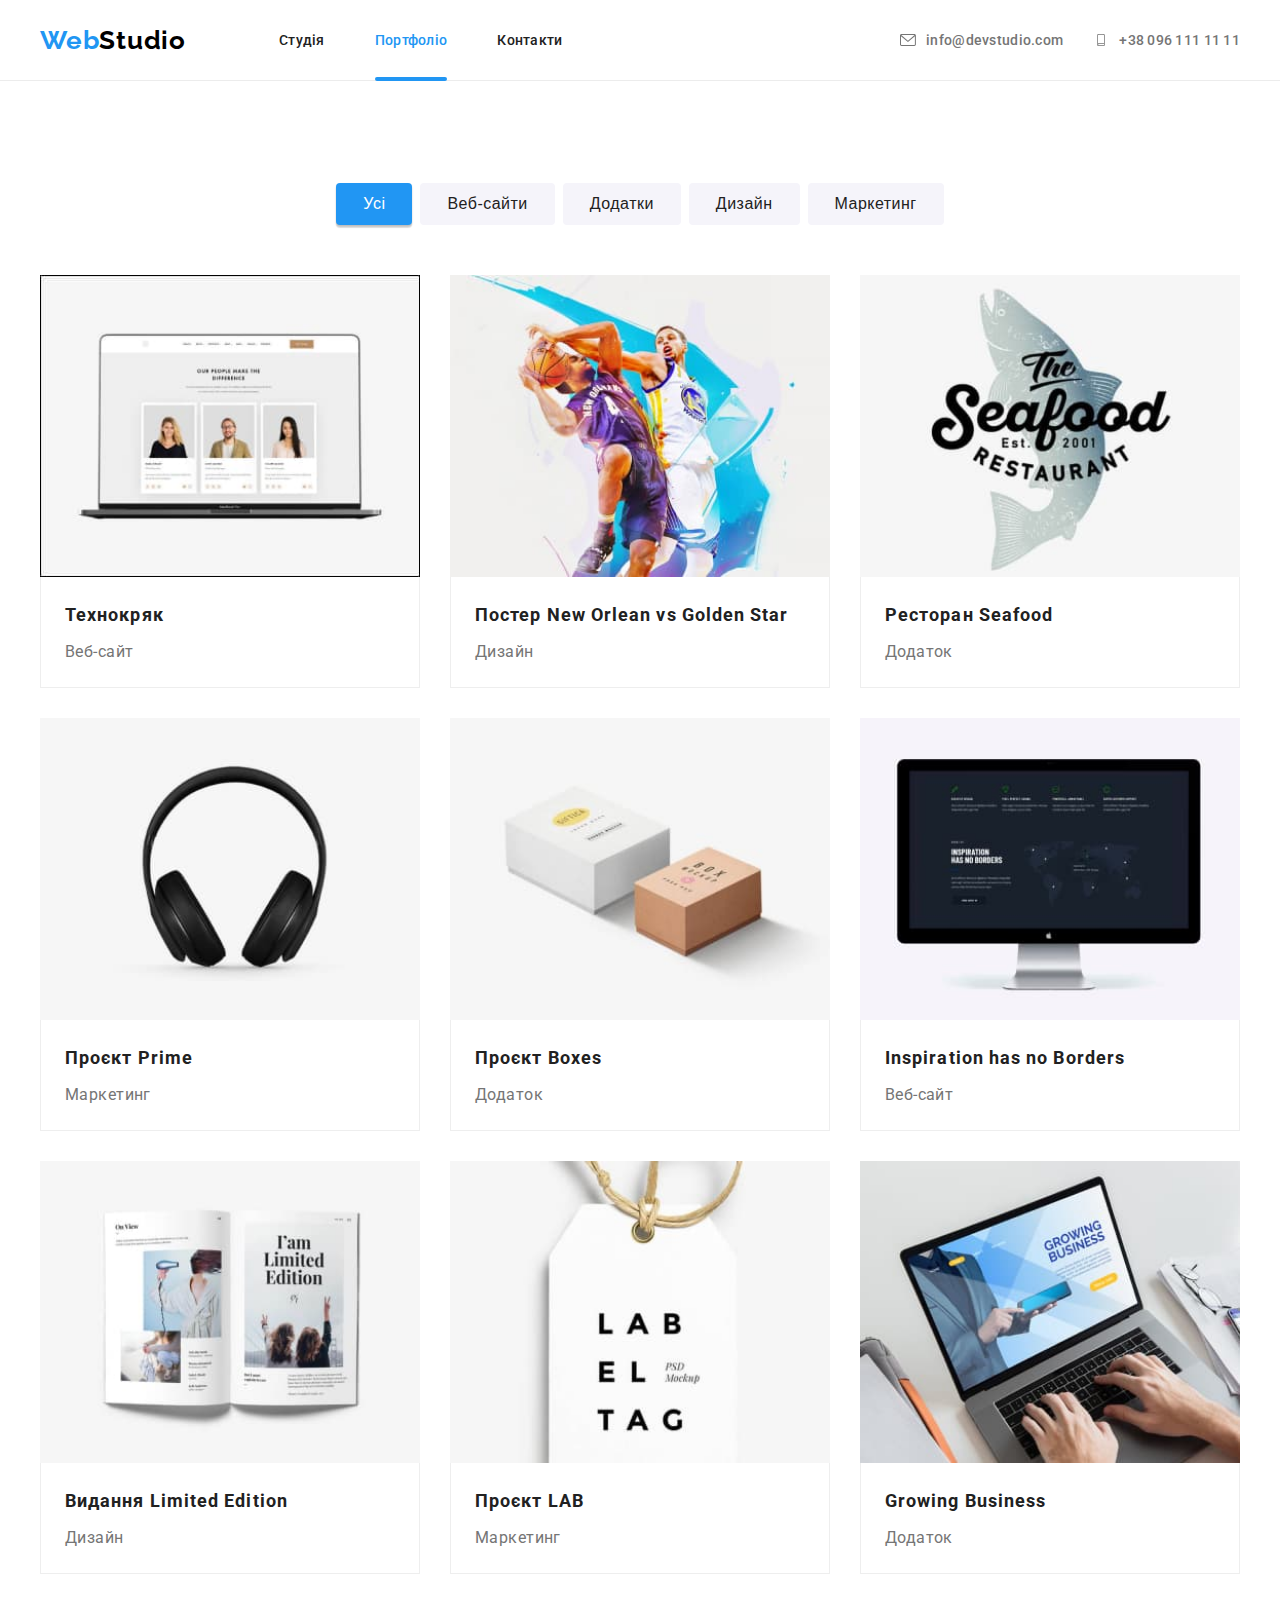
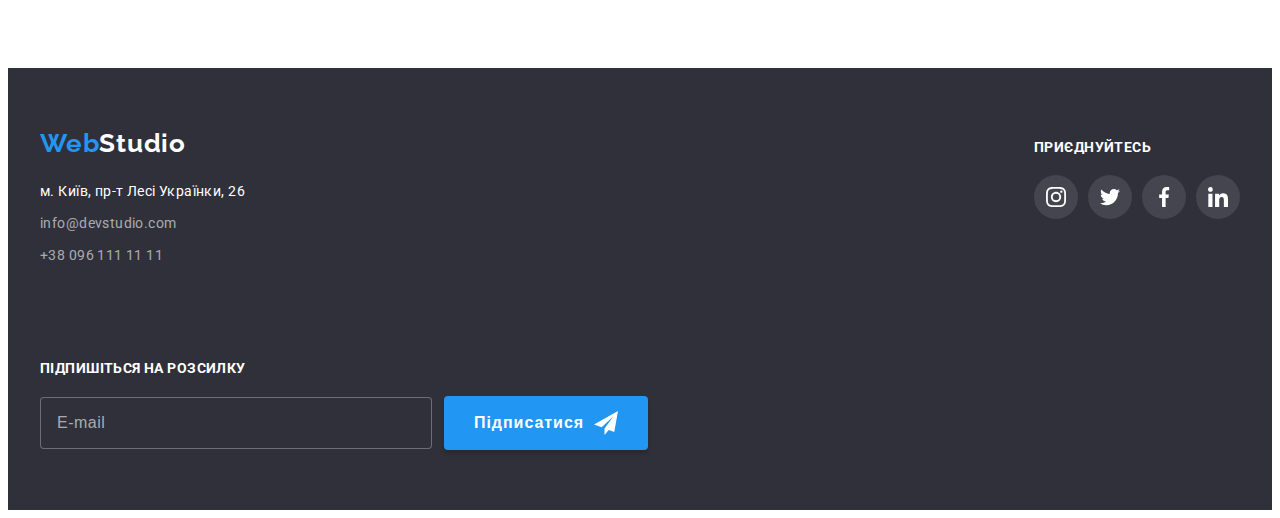
==== commit 85a32d33: "add js" ====
--- a/portfolio.html
+++ b/portfolio.html
@@ -377,8 +377,8 @@
       </form>
     </div>
   </footer>
-  <script src="./js/menu.js"></script>
-  <script src="./js/header.js"></script>
+  <script src="./Js/menu.js"></script>
+  <script src="./Js/header.js"></script>
 </body>
 
 </html>--- a/css/main.min.css
+++ b/css/main.min.css
@@ -1 +1 @@
-:root{--examples-gap: 30px;--bg-gradient: linear-gradient( to bottom, rgba(47, 48, 58, 0.4), rgba(47, 48, 58, 0.4) );--white-color: #ffffff;--primary-background-color: var(--white-color);--primary-text-color: #757575;--title-text-color: #212121;--accent-color: #2196f3;--logo-dark-color: #000000;--footer-background-color: #2f303a;--secondary-background-color: #f5f4fa}.features-list__box,.header__container,.contacts__link,.navigation__menu{display:flex;align-items:center}.clients-list__link,.modal-close,.soc-list__link,.menu-close{display:flex;align-items:center;justify-content:center}p,h1,h2,h3,h4,h5,h6{margin:0}ul,ol{margin:0;padding-left:0;list-style:none}a{text-decoration:none}button{cursor:pointer}address{font-style:normal}img{display:block;max-width:100%;height:auto}.visually-hidden{position:absolute;white-space:nowrap;width:1px;height:1px;overflow:hidden;border:0;padding:0;clip:rect(0 0 0 0);-webkit-clip-path:inset(50%);clip-path:inset(50%);margin:-1px}body{font-family:"Roboto",sans-serif;font-size:14px;background-color:var(--primary-background-color);color:var(--primary-text-color)}.section{padding-top:60px;padding-bottom:60px;letter-spacing:.03em;line-height:1.71}@media screen and (min-width: 1200px){.section{padding-top:94px;padding-bottom:94px}}.section__title{margin-bottom:50px;font-size:36px;line-height:1.1666666667;text-align:center;color:var(--title-text-color)}.is-hidden{opacity:0;visibility:hidden;pointer-events:none}.no-scroll{overflow:hidden}.container{padding-left:15px;padding-right:15px;width:100%;margin-left:auto;margin-right:auto}@media screen and (min-width: 480px){.container{max-width:480px}}@media screen and (min-width: 768px){.container{max-width:768px}}@media screen and (min-width: 1200px){.container{max-width:1200px}}.link-main{font-weight:500;line-height:1.1428571429;letter-spacing:.02em;color:var(--title-text-color);transition:color 250ms cubic-bezier(0.4, 0, 0.2, 1)}.link-main:hover,.link-main:focus{color:var(--accent-color)}.navigation{display:none}@media screen and (min-width: 768px){.navigation{display:flex}}.navigation--header{margin-left:88px}@media screen and (min-width: 768px){.navigation--header{margin-left:93px}}.navigation__menu{gap:50px}.navigation__link{position:relative;display:inline-block;padding:32px 0}.navigation__link--current{color:var(--accent-color)}.navigation__link--current::after{content:"";position:absolute;bottom:-1px;height:4px;width:100%;display:block;background-color:var(--accent-color);border-radius:2px}.menu-open{width:40px;height:40px;border-color:rgba(0,0,0,0);background-color:rgba(0,0,0,0)}@media screen and (min-width: 768px){.menu-open{display:none}}.menu-open__icon{fill:currentColor}.menu-open:hover,.menu-open:focus{color:var(--accent-color)}.contacts{display:none;margin-left:auto}@media screen and (min-width: 768px){.contacts{display:flex;flex-direction:column;gap:10px}}@media screen and (min-width: 1200px){.contacts{flex-direction:row;align-items:center;gap:30px}}.contacts__link{gap:10px;color:var(--primary-text-color)}@media screen and (min-width: 1200px){.contacts__link{padding:32px 0}}.contacts__icon{fill:currentColor}.mob-menu{width:100vw;height:100vh;background-color:#fff;top:0;position:fixed;z-index:999;padding:48px 40px;font-weight:500;letter-spacing:.02em}.mob-menu-container{height:100%;display:flex;flex-direction:column;justify-content:space-between;overflow:auto}.mob-menu-list{display:flex;flex-direction:column;gap:16px}@media screen and (min-width: 480px){.mob-menu-list{gap:32px}}.mob-menu-link{font-size:26px;line-height:1.1923076923}@media screen and (min-width: 480px){.mob-menu-link{font-size:40px;line-height:1.175}}.menu-close{position:absolute;right:15px;top:10px;width:40px;height:40px;background-color:rgba(0,0,0,0);border-color:rgba(0,0,0,0);transition:color 250ms cubic-bezier(0.4, 0, 0.2, 1)}.menu-close-icon{fill:currentColor}.menu-close:hover,.menu-close:focus{color:var(--accent-color)}.mob-contacts-container{margin-top:16px}.mob-contacts{display:flex;flex-direction:column-reverse;gap:16px;margin-bottom:32px}@media screen and (min-width: 480px){.mob-contacts{gap:32px;margin-bottom:64px}}.mob-contacts-email{font-size:16px;line-height:1.1875;color:var(--primary-text-color)}@media screen and (min-width: 480px){.mob-contacts-email{font-size:24px;line-height:1.1666666667}}.mob-contacts-phone{font-size:22px;line-height:1.1818181818;color:var(--accent-color)}@media screen and (min-width: 480px){.mob-contacts-phone{font-size:34px;line-height:1.1764705882}}.mob-soc-list{display:flex;gap:10px}@media screen and (min-width: 480px){.mob-soc-list{gap:20px}}.mob-soc-item{position:relative}.mob-soc-item:not(:last-child)::after{position:absolute;top:0;right:-5px;content:"";width:1px;height:100%;background-color:rgba(33,33,33,.2)}@media screen and (min-width: 480px){.mob-soc-item:not(:last-child)::after{right:-10px}}@media screen and (min-width: 480px){.mob-soc-item:not(:last-child)::after{font-size:18px;line-height:1.2222222222}}.mob-soc-link{font-size:12px;line-height:1.25;position:relative;color:var(--accent-color)}.logo{font-family:"Raleway",sans-serif;font-weight:700;font-size:24px;line-height:1.1666666667;letter-spacing:.03em}@media screen and (min-width: 1200px){.logo{font-size:26px;line-height:1.1923076923}}.logo__accent{color:var(--accent-color)}.logo--dark{color:var(--logo-dark-color)}.logo--white{color:var(--white-color)}.button{font-weight:700;font-size:16px;line-height:1.875;letter-spacing:.06em;color:var(--white-color);background-color:var(--accent-color);border-color:rgba(0,0,0,0);border-radius:4px;box-shadow:0px 4px 4px rgba(0,0,0,.15);transition:background-color 250ms cubic-bezier(0.4, 0, 0.2, 1)}.button:hover,.button:focus{background-color:#188ce8}.soc-list{display:flex;justify-content:center;flex-wrap:wrap;gap:10px}.soc-list__item{width:44px;height:44px}.soc-list__link{width:100%;height:100%;border-radius:50%;color:#afb1b8;background-color:inherit;transition:color 250ms cubic-bezier(0.4, 0, 0.2, 1),background-color 250ms cubic-bezier(0.4, 0, 0.2, 1)}.soc-list__link:hover,.soc-list__link:focus{color:var(--white-color);background-color:var(--accent-color)}.soc-list__icon{fill:currentColor}.header{position:fixed;top:0;left:0;right:0;z-index:100;background-color:inherit;border-bottom:1px solid #ececec}.header__container{justify-content:space-between;min-height:60px}@media screen and (min-width: 768px){.header__container{min-height:80px}}.hero{padding-top:0;padding-bottom:0}.hero__overlay{max-width:480px;width:100%;margin-left:auto;margin-right:auto;padding-top:118px;padding-bottom:118px;background-color:#c4c4c4;background-image:var(--bg-gradient),url("../images/hero-mobile.jpg");background-repeat:no-repeat;background-position:center;background-size:cover}@media(min-device-pixel-ratio: 2),(-webkit-min-device-pixel-ratio: 2),(min-resolution: 192dpi),(min-resolution: 2dppx){.hero__overlay{background-image:var(--bg-gradient),url("../images/hero-mobile-2x.jpg")}}@media screen and (min-width: 768px){.hero__overlay{max-width:768px;background-image:var(--bg-gradient),url("../images/hero-tablet.jpg")}}@media screen and (min-width: 768px)and (min-device-pixel-ratio: 2),screen and (min-width: 768px)and (-webkit-min-device-pixel-ratio: 2),screen and (min-width: 768px)and (min-resolution: 192dpi),screen and (min-width: 768px)and (min-resolution: 2dppx){.hero__overlay{background-image:var(--bg-gradient),url("../images/hero-tablet-2x.jpg")}}@media screen and (min-width: 1200px){.hero__overlay{max-width:1600px;padding-top:200px;padding-bottom:200px;background-image:var(--bg-gradient),url("../images/hero.jpg")}}@media screen and (min-width: 1200px)and (min-device-pixel-ratio: 2),screen and (min-width: 1200px)and (-webkit-min-device-pixel-ratio: 2),screen and (min-width: 1200px)and (min-resolution: 192dpi),screen and (min-width: 1200px)and (min-resolution: 2dppx){.hero__overlay{background-image:var(--bg-gradient),url("../images/hero-2x.jpg")}}.hero__title{margin:0 auto 30px auto;max-width:100%;font-weight:900;font-size:18px;line-height:1.6111111111;letter-spacing:.06em;text-align:center;text-transform:uppercase;color:var(--white-color)}@media screen and (min-width: 480px){.hero__title{max-width:360px;font-weight:900;font-size:26px;line-height:1.6153846154;letter-spacing:.06em}}@media screen and (min-width: 1200px){.hero__title{max-width:696px;font-size:44px;line-height:1.3636363636}}.hero__button{display:block;margin:0 auto;padding:10px 24px}@media screen and (min-width: 1200px){.hero__button{padding:10px 32px}}.backdrop{position:fixed;top:0;z-index:999;width:100%;height:100%;background-color:rgba(0,0,0,.2);transition:opacity 250ms cubic-bezier(0.4, 0, 0.2, 1),visibility 250ms cubic-bezier(0.4, 0, 0.2, 1)}.modal{position:absolute;top:50%;left:50%;width:100%;min-height:609px;padding:40px;background-color:var(--white-color);border-radius:4px;box-shadow:0px 1px 3px rgba(0,0,0,.12),0px 1px 1px rgba(0,0,0,.14),0px 2px 1px rgba(0,0,0,.2);transform:translate(-50%, -50%) scaleX(1);transition:transform 250ms cubic-bezier(0.4, 0, 0.2, 1)}@media screen and (min-width: 480px){.modal{width:450px}}@media screen and (min-width: 1200px){.modal{width:528px;min-height:581px}}.modal-title{margin-bottom:12px;font-weight:700;font-size:20px;line-height:1.5;letter-spacing:.03em;text-align:center;color:var(--title-text-color)}.modal-field:not(:first-child){margin-top:10px}.modal-input{display:inline-block;width:100%;padding:12px 12px 12px 42px;font-size:inherit;line-height:1.1428571429;letter-spacing:.01em;border:1px solid rgba(33,33,33,.2);border-radius:4px;outline:rgba(0,0,0,0);transition:border-color 250ms cubic-bezier(0.4, 0, 0.2, 1)}@media screen and (min-width: 1200px){.modal-input{font-size:12px;line-height:1.1666666667}}.modal-input-label{display:inline-block;font-size:12px;line-height:1.1666666667;letter-spacing:.01em;margin-bottom:4px}.input-wrapper{position:relative}.modal-field-icon{position:absolute;left:12px;top:50%;transform:translateY(-50%);transition:fill 250ms cubic-bezier(0.4, 0, 0.2, 1)}.modal-textarea{resize:none;width:100%;height:120px;padding:12px 16px;line-height:1.1428571429;letter-spacing:.01em;border:1px solid rgba(33,33,33,.2);border-radius:4px;outline:rgba(0,0,0,0);transition:border-color 250ms cubic-bezier(0.4, 0, 0.2, 1)}@media screen and (min-width: 1200px){.modal-textarea{font-size:12px;line-height:1.1666666667}}.modal-textarea::-moz-placeholder{color:rgba(117,117,117,.5)}.modal-textarea:-ms-input-placeholder{color:rgba(117,117,117,.5)}.modal-textarea::placeholder{color:rgba(117,117,117,.5)}.modal-input:focus,.modal-textarea:focus{border-color:var(--accent-color)}.modal-input:focus+.modal-field-icon{fill:var(--accent-color)}.modal-checkbox-field{position:relative;display:flex;justify-content:flex-start;align-items:center;margin-top:20px}@media screen and (min-width: 1200px){.modal-checkbox-field{justify-content:center}}.modal-checkbox-custom{width:16px;height:15px;margin-right:8px;border:2px solid #2a2a2a;border-radius:2px}.modal-checkbox-icon{position:absolute;top:50%;transform:translateY(-50%);opacity:0;transition:opacity 250ms cubic-bezier(0.4, 0, 0.2, 1)}.checkbox-label{font-size:12px;line-height:1.1666666667;letter-spacing:.03em}@media screen and (min-width: 1200px){.checkbox-label{font-size:14px;line-height:1.7142857143}}.declaration-link{margin-left:6px;color:var(--accent-color);text-decoration:underline}.modal-checkbox:checked+.modal-checkbox-custom{border-color:rgba(0,0,0,0);background-color:var(--accent-color)}.modal-checkbox:checked+.modal-checkbox-custom>.modal-checkbox-icon{opacity:1}.modal-checkbox:focus+.modal-checkbox-custom{border-color:var(--accent-color)}.modal-form-submit{display:block;margin:30px auto 0 auto;padding:10px 52px}.backdrop.is-hidden .modal{transform:translate(-50%, -50%) scaleX(0)}.modal-close{position:absolute;right:8px;top:8px;width:30px;height:30px;background-color:rgba(0,0,0,0);border:1px solid rgba(0,0,0,.1);border-radius:50%;transition:color 250ms cubic-bezier(0.4, 0, 0.2, 1)}.modal-close-icon{fill:currentColor}.modal-close:hover,.modal-close:focus{color:var(--accent-color)}.features-list{display:flex;justify-content:center;flex-wrap:wrap;gap:30px}.features-list__item{width:100%}@media screen and (min-width: 768px){.features-list__item{width:calc((100% - 30px)/2)}}@media screen and (min-width: 1200px){.features-list__item{width:calc((100% - 90px)/4)}}.features-list__title{margin-bottom:10px;text-align:center;font-size:14px;line-height:1.1428571429;text-transform:uppercase;color:var(--title-text-color)}@media screen and (min-width: 768px){.features-list__title{text-align:start}}.features-list__box{width:100%;height:120px;margin-bottom:30px;justify-content:center;background-color:#f5f4fa;border-radius:4px}.todo{display:none;padding-top:0}@media screen and (min-width: 1200px){.todo{display:block}}.directions-list{display:flex;justify-content:space-between}.directions-list__item{min-width:370px}.directions-list__thumb{position:relative}.directions-list__label{position:absolute;width:100%;padding:27px 0;font-weight:700;font-size:14px;line-height:1.1428571429;text-align:center;text-transform:uppercase;color:var(--white-color);background-color:rgba(47,48,58,.8);transform:translateY(-100%)}.team{background-color:var(--secondary-background-color)}.people-list{display:flex;justify-content:center;flex-wrap:wrap;gap:30px;text-align:center}.people-list__item{width:100%;background-color:var(--primary-background-color);box-shadow:0px 1px 3px rgba(0,0,0,.12),0px 1px 1px rgba(0,0,0,.14),0px 2px 1px rgba(0,0,0,.2);border-radius:0px 0px 4px 4px}@media screen and (min-width: 768px){.people-list__item{width:calc((100% - 30px)/2)}}@media screen and (min-width: 1200px){.people-list__item{width:calc((100% - 90px)/4)}}.member-card{padding:30px 0}.member-card__name{font-weight:500;font-size:16px;line-height:1.1875;color:var(--title-text-color)}.member-card__position{margin-top:10px;font-size:16px;line-height:1.1875}.member-card__soc-list{margin-top:16px}.clients-list{display:flex;justify-content:center;flex-wrap:wrap;gap:30px}.clients-list__item{width:calc((100% - 30px)/2);height:92px}@media screen and (min-width: 768px){.clients-list__item{width:calc((100% - 60px)/3)}}@media screen and (min-width: 1200px){.clients-list__item{width:calc((100% - 150px)/6)}}.clients-list__link{width:100%;height:100%;color:#afb1b8;border:1px solid #afb1b8;border-radius:4px;transition:color 250ms cubic-bezier(0.4, 0, 0.2, 1),border-color 250ms cubic-bezier(0.4, 0, 0.2, 1)}.clients-list__link:hover,.clients-list__link:focus{border-color:var(--accent-color);color:var(--accent-color)}.clients-list__icon{fill:currentColor}.footer{padding:60px 0;letter-spacing:.03em;background-color:var(--footer-background-color)}.footer__container{display:flex;align-items:center;flex-direction:column;text-align:center;gap:60px}@media screen and (min-width: 768px){.footer__container{flex-direction:row;flex-wrap:wrap;align-items:baseline;justify-content:center;row-gap:60px;-moz-column-gap:165px;column-gap:165px}}@media screen and (min-width: 1200px){.footer__container{gap:93px;justify-content:space-between;text-align:start}}.footer__contacts{margin-top:20px;line-height:1.7142857143}.footer__contacts-item:not(:last-child){margin-bottom:8px}.footer__contacts-link{color:rgba(255,255,255,.6);transition:color 250ms cubic-bezier(0.4, 0, 0.2, 1)}.footer__contacts-link:hover,.footer__contacts-link:focus{color:var(--accent-color)}.footer__contacts-link--map{color:var(--white-color)}.box__title{margin-bottom:20px;font-weight:700;line-height:1.1428571429;text-transform:uppercase;color:var(--white-color)}.box__title--form-label{display:block}.soc-list__link--footer{color:var(--white-color);background-color:rgba(255,255,255,.1)}.form__wrapper{display:flex;flex-wrap:wrap;justify-content:center;align-items:center}@media screen and (min-width: 768px){.form__wrapper{flex-direction:column}}@media screen and (min-width: 1200px){.form__wrapper{flex-direction:row}}.form__input{padding:15px 16px;width:100%;font-size:16px;line-height:1.25;letter-spacing:.03em;color:var(--white-color);background-color:var(--footer-background-color);border:1px solid rgba(255,255,255,.3);border-radius:4px;outline:rgba(0,0,0,0);transition:border-color 250ms cubic-bezier(0.4, 0, 0.2, 1)}@media screen and (min-width: 768px){.form__input{width:450px}}@media screen and (min-width: 1200px){.form__input{width:358px}}.form__input::-moz-placeholder{color:rgba(255,255,255,.6)}.form__input:-ms-input-placeholder{color:rgba(255,255,255,.6)}.form__input::placeholder{color:rgba(255,255,255,.6)}.form__input:focus{border-color:var(--accent-color)}.form__button{display:flex;justify-content:center;align-items:center;gap:10px;margin-top:20px;padding:10px 28px}@media screen and (min-width: 1200px){.form__button{margin-top:0;margin-left:12px}}.form__button-icon{fill:currentColor}.filter{margin-bottom:40px;display:flex;flex-wrap:wrap;-moz-column-gap:8px;column-gap:8px;row-gap:15px}@media screen and (min-width: 768px){.filter{margin-bottom:30px;justify-content:center;gap:8px}}@media screen and (min-width: 1200px){.filter{margin-bottom:50px}}.filter__button{padding:6px 25px;font-weight:500;font-size:16px;line-height:1.625;letter-spacing:.03em;text-align:center;color:var(--title-text-color);background-color:var(--secondary-background-color);border-radius:4px;border-color:rgba(0,0,0,0);box-shadow:none;transition:color 250ms cubic-bezier(0.4, 0, 0.2, 1),background-color 250ms cubic-bezier(0.4, 0, 0.2, 1),box-shadow 250ms cubic-bezier(0.4, 0, 0.2, 1)}.filter__button:hover,.filter__button:focus{color:var(--white-color);background-color:var(--accent-color);box-shadow:0px 3px 1px rgba(0,0,0,.1),0px 1px 2px rgba(0,0,0,.08),0px 2px 2px rgba(0,0,0,.12)}.filter__button--active{color:var(--white-color);background-color:var(--accent-color);box-shadow:0px 3px 1px rgba(0,0,0,.1),0px 1px 2px rgba(0,0,0,.08),0px 2px 2px rgba(0,0,0,.12)}.portfolio-examples{display:flex;flex-wrap:wrap;gap:30px}.portfolio-examples__item{width:100%}@media screen and (min-width: 768px){.portfolio-examples__item{width:calc((100% - 30px)/2)}}@media screen and (min-width: 1200px){.portfolio-examples__item{width:calc((100% - 60px)/3)}}.portfolio-examples__link{display:flex;flex-direction:column;width:100%;height:100%;transition:box-shadow 250ms cubic-bezier(0.4, 0, 0.2, 1)}.portfolio-examples__link:hover,.portfolio-examples__link:focus{box-shadow:0px 1px 1px rgba(0,0,0,.12),0px 4px 4px rgba(0,0,0,.06),1px 4px 6px rgba(0,0,0,.16)}.portfolio-examples__thumb{position:relative;overflow:hidden}.portfolio-examples__card{flex-grow:1;padding:20px 24px;border-width:0 1px 1px 1px;border-style:solid;border-color:#eee}.portfolio-examples__title{font-size:18px;line-height:2;letter-spacing:.06em;color:var(--title-text-color)}.portfolio-examples__text{margin-top:4px;font-size:16px;line-height:1.875;color:var(--primary-text-color)}.portfolio-examples__description{position:absolute;top:0;padding:0;height:100%;font-size:18px;line-height:1.5555555556;color:var(--white-color);background-color:rgba(33,150,243,.9);transform:translateY(100%);transition:transform 250ms cubic-bezier(0.4, 0, 0.2, 1);overflow:visible}@media screen and (min-width: 480px){.portfolio-examples__description{padding:77px 24px}}@media screen and (min-width: 768px){.portfolio-examples__description{padding:49px 24px 77px 24px}}@media screen and (min-width: 1200px){.portfolio-examples__description{padding:63px 24px}}.portfolio-examples__link:hover .portfolio-examples__description,.portfolio-examples__link:focus .portfolio-examples__description{transform:translateY(0)}/*# sourceMappingURL=main.min.css.map */+:root{--examples-gap: 30px;--bg-gradient: linear-gradient( to bottom, rgba(47, 48, 58, 0.4), rgba(47, 48, 58, 0.4) );--white-color: #ffffff;--primary-background-color: var(--white-color);--primary-text-color: #757575;--title-text-color: #212121;--accent-color: #2196f3;--logo-dark-color: #000000;--footer-background-color: #2f303a;--secondary-background-color: #f5f4fa}.features-list__box,.header__container,.contacts__link,.navigation__menu{display:flex;align-items:center}.clients-list__link,.modal-close,.soc-list__link,.menu-close{display:flex;align-items:center;justify-content:center}p,h1,h2,h3,h4,h5,h6{margin:0}ul,ol{margin:0;padding-left:0;list-style:none}a{text-decoration:none}button{cursor:pointer}address{font-style:normal}img{display:block;max-width:100%;height:auto}.visually-hidden{position:absolute;white-space:nowrap;width:1px;height:1px;overflow:hidden;border:0;padding:0;clip:rect(0 0 0 0);-webkit-clip-path:inset(50%);clip-path:inset(50%);margin:-1px}body{font-family:"Roboto",sans-serif;font-size:14px;background-color:var(--primary-background-color);color:var(--primary-text-color)}.section{padding-top:60px;padding-bottom:60px;letter-spacing:.03em;line-height:1.71}@media screen and (min-width: 1200px){.section{padding-top:94px;padding-bottom:94px}}.section__title{margin-bottom:50px;font-size:36px;line-height:1.1666666667;text-align:center;color:var(--title-text-color)}.is-hidden{opacity:0;visibility:hidden;pointer-events:none}.no-scroll{overflow:hidden}.container{padding-left:15px;padding-right:15px;width:100%;margin-left:auto;margin-right:auto}@media screen and (min-width: 480px){.container{max-width:480px}}@media screen and (min-width: 768px){.container{max-width:768px}}@media screen and (min-width: 1200px){.container{max-width:1200px}}.link-main{font-weight:500;line-height:1.1428571429;letter-spacing:.02em;color:var(--title-text-color);transition:color 250ms cubic-bezier(0.4, 0, 0.2, 1)}.link-main:hover,.link-main:focus{color:var(--accent-color)}.navigation{display:none}@media screen and (min-width: 768px){.navigation{display:flex}}.navigation--header{margin-left:88px}@media screen and (min-width: 768px){.navigation--header{margin-left:93px}}.navigation__menu{gap:50px}.navigation__link{position:relative;display:inline-block;padding:32px 0}.navigation__link--current{color:var(--accent-color)}.navigation__link--current::after{content:"";position:absolute;bottom:-1px;height:4px;width:100%;display:block;background-color:var(--accent-color);border-radius:2px}.menu-open{width:40px;height:40px;border-color:rgba(0,0,0,0);background-color:rgba(0,0,0,0)}@media screen and (min-width: 768px){.menu-open{display:none}}.menu-open__icon{fill:currentColor}.menu-open:hover,.menu-open:focus{color:var(--accent-color)}.contacts{display:none;margin-left:auto}@media screen and (min-width: 768px){.contacts{display:flex;flex-direction:column;gap:10px}}@media screen and (min-width: 1200px){.contacts{flex-direction:row;align-items:center;gap:30px}}.contacts__link{gap:10px;color:var(--primary-text-color)}@media screen and (min-width: 1200px){.contacts__link{padding:32px 0}}.contacts__icon{fill:currentColor}.mob-menu{width:100vw;height:100vh;background-color:#fff;top:0;position:fixed;z-index:999;padding:48px 40px;font-weight:500;letter-spacing:.02em}.mob-menu-container{height:100%;display:flex;flex-direction:column;justify-content:space-between;overflow:auto}.mob-menu-list{display:flex;flex-direction:column;gap:16px}@media screen and (min-width: 480px){.mob-menu-list{gap:32px}}.mob-menu-link{font-size:26px;line-height:1.1923076923}@media screen and (min-width: 480px){.mob-menu-link{font-size:40px;line-height:1.175}}.menu-close{position:absolute;right:15px;top:10px;width:40px;height:40px;background-color:rgba(0,0,0,0);border-color:rgba(0,0,0,0);transition:color 250ms cubic-bezier(0.4, 0, 0.2, 1)}.menu-close-icon{fill:currentColor}.menu-close:hover,.menu-close:focus{color:var(--accent-color)}.mob-contacts-container{margin-top:16px}.mob-contacts{display:flex;flex-direction:column-reverse;gap:16px;margin-bottom:32px}@media screen and (min-width: 480px){.mob-contacts{gap:32px;margin-bottom:64px}}.mob-contacts-email{font-size:16px;line-height:1.1875;color:var(--primary-text-color)}@media screen and (min-width: 480px){.mob-contacts-email{font-size:24px;line-height:1.1666666667}}.mob-contacts-phone{font-size:22px;line-height:1.1818181818;color:var(--accent-color)}@media screen and (min-width: 480px){.mob-contacts-phone{font-size:34px;line-height:1.1764705882}}.mob-soc-list{display:flex;gap:10px}@media screen and (min-width: 480px){.mob-soc-list{gap:20px}}.mob-soc-item{position:relative}.mob-soc-item:not(:last-child)::after{position:absolute;top:0;right:-5px;content:"";width:1px;height:100%;background-color:rgba(33,33,33,.2)}@media screen and (min-width: 480px){.mob-soc-item:not(:last-child)::after{right:-10px}}@media screen and (min-width: 480px){.mob-soc-item:not(:last-child)::after{font-size:18px;line-height:1.2222222222}}.mob-soc-link{font-size:12px;line-height:1.25;position:relative;color:var(--accent-color)}.logo{font-family:"Raleway",sans-serif;font-weight:700;font-size:24px;line-height:1.1666666667;letter-spacing:.03em}@media screen and (min-width: 1200px){.logo{font-size:26px;line-height:1.1923076923}}.logo__accent{color:var(--accent-color)}.logo--dark{color:var(--logo-dark-color)}.logo--white{color:var(--white-color)}.button{font-weight:700;font-size:16px;line-height:1.875;letter-spacing:.06em;color:var(--white-color);background-color:var(--accent-color);border-color:rgba(0,0,0,0);border-radius:4px;box-shadow:0px 4px 4px rgba(0,0,0,.15);transition:background-color 250ms cubic-bezier(0.4, 0, 0.2, 1)}.button:hover,.button:focus{background-color:#188ce8}.soc-list{display:flex;justify-content:center;flex-wrap:wrap;gap:10px}.soc-list__item{width:44px;height:44px}.soc-list__link{width:100%;height:100%;border-radius:50%;color:#afb1b8;background-color:inherit;transition:color 250ms cubic-bezier(0.4, 0, 0.2, 1),background-color 250ms cubic-bezier(0.4, 0, 0.2, 1)}.soc-list__link:hover,.soc-list__link:focus{color:var(--white-color);background-color:var(--accent-color)}.soc-list__icon{fill:currentColor}.header{position:fixed;top:0;left:0;right:0;z-index:100;background-color:inherit;border-bottom:1px solid #ececec}.header__container{justify-content:space-between;min-height:60px}@media screen and (min-width: 768px){.header__container{min-height:80px}}.hero{padding-top:0;padding-bottom:0}.hero__overlay{max-width:480px;width:100%;margin-left:auto;margin-right:auto;padding-top:118px;padding-bottom:118px;background-color:#c4c4c4;background-image:var(--bg-gradient),url("../images/hero-mobile.jpg");background-repeat:no-repeat;background-position:center;background-size:cover}@media(min-device-pixel-ratio: 2),(-webkit-min-device-pixel-ratio: 2),(min-resolution: 192dpi),(min-resolution: 2dppx){.hero__overlay{background-image:var(--bg-gradient),url("../images/hero-mobile-2x.jpg")}}@media screen and (min-width: 768px){.hero__overlay{max-width:768px;background-image:var(--bg-gradient),url("../images/hero-tablet.jpg")}}@media screen and (min-width: 768px)and (min-device-pixel-ratio: 2),screen and (min-width: 768px)and (-webkit-min-device-pixel-ratio: 2),screen and (min-width: 768px)and (min-resolution: 192dpi),screen and (min-width: 768px)and (min-resolution: 2dppx){.hero__overlay{background-image:var(--bg-gradient),url("../images/hero-tablet-2x.jpg")}}@media screen and (min-width: 1200px){.hero__overlay{max-width:1600px;padding-top:200px;padding-bottom:200px;background-image:var(--bg-gradient),url("../images/hero.jpg")}}@media screen and (min-width: 1200px)and (min-device-pixel-ratio: 2),screen and (min-width: 1200px)and (-webkit-min-device-pixel-ratio: 2),screen and (min-width: 1200px)and (min-resolution: 192dpi),screen and (min-width: 1200px)and (min-resolution: 2dppx){.hero__overlay{background-image:var(--bg-gradient),url("../images/hero-2x.jpg")}}.hero__title{margin:0 auto 30px auto;max-width:100%;font-weight:900;font-size:18px;line-height:1.6111111111;letter-spacing:.06em;text-align:center;text-transform:uppercase;color:var(--white-color)}@media screen and (min-width: 480px){.hero__title{max-width:360px;font-weight:900;font-size:26px;line-height:1.6153846154;letter-spacing:.06em}}@media screen and (min-width: 1200px){.hero__title{max-width:696px;font-size:44px;line-height:1.3636363636}}.hero__button{display:block;margin:0 auto;padding:10px 24px}@media screen and (min-width: 1200px){.hero__button{padding:10px 32px}}.backdrop{position:fixed;top:0;z-index:999;width:100%;height:100%;background-color:rgba(0,0,0,.2);transition:opacity 250ms cubic-bezier(0.4, 0, 0.2, 1),visibility 250ms cubic-bezier(0.4, 0, 0.2, 1)}.modal{position:absolute;top:50%;left:50%;width:100%;min-height:609px;padding:40px;background-color:var(--white-color);border-radius:4px;box-shadow:0px 1px 3px rgba(0,0,0,.12),0px 1px 1px rgba(0,0,0,.14),0px 2px 1px rgba(0,0,0,.2);transform:translate(-50%, -50%) scaleX(1);transition:transform 250ms cubic-bezier(0.4, 0, 0.2, 1)}@media screen and (min-width: 480px){.modal{width:450px}}@media screen and (min-width: 1200px){.modal{width:528px;min-height:581px}}.modal-title{margin-bottom:12px;font-weight:700;font-size:20px;line-height:1.5;letter-spacing:.03em;text-align:center;color:var(--title-text-color)}.modal-field:not(:first-child){margin-top:10px}.modal-input{display:inline-block;width:100%;padding:12px 12px 12px 42px;font-size:inherit;line-height:1.1428571429;letter-spacing:.01em;border:1px solid rgba(33,33,33,.2);border-radius:4px;outline:rgba(0,0,0,0);transition:border-color 250ms cubic-bezier(0.4, 0, 0.2, 1)}@media screen and (min-width: 1200px){.modal-input{font-size:12px;line-height:1.1666666667}}.modal-input-label{display:inline-block;font-size:12px;line-height:1.1666666667;letter-spacing:.01em;margin-bottom:4px}.input-wrapper{position:relative}.modal-field-icon{position:absolute;left:12px;top:50%;transform:translateY(-50%);transition:fill 250ms cubic-bezier(0.4, 0, 0.2, 1)}.modal-textarea{resize:none;width:100%;height:120px;padding:12px 16px;line-height:1.1428571429;letter-spacing:.01em;border:1px solid rgba(33,33,33,.2);border-radius:4px;outline:rgba(0,0,0,0);transition:border-color 250ms cubic-bezier(0.4, 0, 0.2, 1)}@media screen and (min-width: 1200px){.modal-textarea{font-size:12px;line-height:1.1666666667}}.modal-textarea::-moz-placeholder{color:rgba(117,117,117,.5)}.modal-textarea:-ms-input-placeholder{color:rgba(117,117,117,.5)}.modal-textarea::placeholder{color:rgba(117,117,117,.5)}.modal-input:focus,.modal-textarea:focus{border-color:var(--accent-color)}.modal-input:focus+.modal-field-icon{fill:var(--accent-color)}.modal-checkbox-field{position:relative;display:flex;justify-content:flex-start;align-items:center;margin-top:20px}@media screen and (min-width: 1200px){.modal-checkbox-field{justify-content:center}}.modal-checkbox-custom{width:15px;height:15px;margin-right:10px;border:2px solid #2a2a2a;border-radius:4px}.modal-checkbox-icon{position:absolute;top:50%;transform:translateY(-50%);opacity:0;transition:opacity 250ms cubic-bezier(0.4, 0, 0.2, 1)}.checkbox-label{font-size:12px;line-height:1.1666666667;letter-spacing:.03em}@media screen and (min-width: 1200px){.checkbox-label{font-size:14px;line-height:1.7142857143}}.declaration-link{margin-left:6px;color:var(--accent-color);text-decoration:underline}.modal-checkbox:checked+.modal-checkbox-custom{border-color:rgba(0,0,0,0);background-color:var(--accent-color)}.modal-checkbox:checked+.modal-checkbox-custom>.modal-checkbox-icon{opacity:1}.modal-checkbox:focus+.modal-checkbox-custom{border-color:var(--accent-color)}.modal-form-submit{display:block;margin:30px auto 0 auto;padding:10px 52px}.backdrop.is-hidden .modal{transform:translate(-50%, -50%) scaleX(0)}.modal-close{position:absolute;right:8px;top:8px;width:30px;height:30px;background-color:rgba(0,0,0,0);border:1px solid rgba(0,0,0,.1);border-radius:50%;transition:color 250ms cubic-bezier(0.4, 0, 0.2, 1)}.modal-close-icon{fill:currentColor}.modal-close:hover,.modal-close:focus{color:var(--accent-color)}.features-list{display:flex;justify-content:center;flex-wrap:wrap;gap:30px}.features-list__item{width:100%}@media screen and (min-width: 768px){.features-list__item{width:calc((100% - 30px)/2)}}@media screen and (min-width: 1200px){.features-list__item{width:calc((100% - 90px)/4)}}.features-list__title{margin-bottom:10px;text-align:center;font-size:14px;line-height:1.1428571429;text-transform:uppercase;color:var(--title-text-color)}@media screen and (min-width: 768px){.features-list__title{text-align:start}}.features-list__box{width:100%;height:120px;margin-bottom:30px;justify-content:center;background-color:#f5f4fa;border-radius:4px}.todo{display:none;padding-top:0}@media screen and (min-width: 1200px){.todo{display:block}}.directions-list{display:flex;justify-content:space-between}.directions-list__item{min-width:370px}.directions-list__thumb{position:relative}.directions-list__label{position:absolute;width:100%;padding:27px 0;font-weight:700;font-size:14px;line-height:1.1428571429;text-align:center;text-transform:uppercase;color:var(--white-color);background-color:rgba(47,48,58,.8);transform:translateY(-100%)}.team{background-color:var(--secondary-background-color)}.people-list{display:flex;justify-content:center;flex-wrap:wrap;gap:30px;text-align:center}.people-list__item{width:100%;background-color:var(--primary-background-color);box-shadow:0px 1px 3px rgba(0,0,0,.12),0px 1px 1px rgba(0,0,0,.14),0px 2px 1px rgba(0,0,0,.2);border-radius:0px 0px 4px 4px}@media screen and (min-width: 768px){.people-list__item{width:calc((100% - 30px)/2)}}@media screen and (min-width: 1200px){.people-list__item{width:calc((100% - 90px)/4)}}.member-card{padding:30px 0}.member-card__name{font-weight:500;font-size:16px;line-height:1.1875;color:var(--title-text-color)}.member-card__position{margin-top:10px;font-size:16px;line-height:1.1875}.member-card__soc-list{margin-top:16px}.clients-list{display:flex;justify-content:center;flex-wrap:wrap;gap:30px}.clients-list__item{width:calc((100% - 30px)/2);height:92px}@media screen and (min-width: 768px){.clients-list__item{width:calc((100% - 60px)/3)}}@media screen and (min-width: 1200px){.clients-list__item{width:calc((100% - 150px)/6)}}.clients-list__link{width:100%;height:100%;color:#afb1b8;border:1px solid #afb1b8;border-radius:4px;transition:color 250ms cubic-bezier(0.4, 0, 0.2, 1),border-color 250ms cubic-bezier(0.4, 0, 0.2, 1)}.clients-list__link:hover,.clients-list__link:focus{border-color:var(--accent-color);color:var(--accent-color)}.clients-list__icon{fill:currentColor}.footer{padding:60px 0;letter-spacing:.03em;background-color:var(--footer-background-color)}.footer__container{display:flex;align-items:center;flex-direction:column;text-align:center;gap:60px}@media screen and (min-width: 768px){.footer__container{flex-direction:row;flex-wrap:wrap;align-items:baseline;justify-content:center;row-gap:60px;-moz-column-gap:165px;column-gap:165px}}@media screen and (min-width: 1200px){.footer__container{gap:93px;justify-content:space-between;text-align:start}}.footer__contacts{margin-top:20px;line-height:1.7142857143}.footer__contacts-item:not(:last-child){margin-bottom:8px}.footer__contacts-link{color:rgba(255,255,255,.6);transition:color 250ms cubic-bezier(0.4, 0, 0.2, 1)}.footer__contacts-link:hover,.footer__contacts-link:focus{color:var(--accent-color)}.footer__contacts-link--map{color:var(--white-color)}.box__title{margin-bottom:20px;font-weight:700;line-height:1.1428571429;text-transform:uppercase;color:var(--white-color)}.box__title--form-label{display:block}.soc-list__link--footer{color:var(--white-color);background-color:rgba(255,255,255,.1)}.form__wrapper{display:flex;flex-wrap:wrap;justify-content:center;align-items:center}@media screen and (min-width: 768px){.form__wrapper{flex-direction:column}}@media screen and (min-width: 1200px){.form__wrapper{flex-direction:row}}.form__input{padding:15px 16px;width:100%;font-size:16px;line-height:1.25;letter-spacing:.03em;color:var(--white-color);background-color:var(--footer-background-color);border:1px solid rgba(255,255,255,.3);border-radius:4px;outline:rgba(0,0,0,0);transition:border-color 250ms cubic-bezier(0.4, 0, 0.2, 1)}@media screen and (min-width: 768px){.form__input{width:450px}}@media screen and (min-width: 1200px){.form__input{width:358px}}.form__input::-moz-placeholder{color:rgba(255,255,255,.6)}.form__input:-ms-input-placeholder{color:rgba(255,255,255,.6)}.form__input::placeholder{color:rgba(255,255,255,.6)}.form__input:focus{border-color:var(--accent-color)}.form__button{display:flex;justify-content:center;align-items:center;gap:10px;margin-top:20px;padding:10px 28px}@media screen and (min-width: 1200px){.form__button{margin-top:0;margin-left:12px}}.form__button-icon{fill:currentColor}.filter{margin-bottom:40px;display:flex;flex-wrap:wrap;-moz-column-gap:8px;column-gap:8px;row-gap:15px}@media screen and (min-width: 768px){.filter{margin-bottom:30px;justify-content:center;gap:8px}}@media screen and (min-width: 1200px){.filter{margin-bottom:50px}}.filter__button{padding:6px 25px;font-weight:500;font-size:16px;line-height:1.625;letter-spacing:.03em;text-align:center;color:var(--title-text-color);background-color:var(--secondary-background-color);border-radius:4px;border-color:rgba(0,0,0,0);box-shadow:none;transition:color 250ms cubic-bezier(0.4, 0, 0.2, 1),background-color 250ms cubic-bezier(0.4, 0, 0.2, 1),box-shadow 250ms cubic-bezier(0.4, 0, 0.2, 1)}.filter__button:hover,.filter__button:focus{color:var(--white-color);background-color:var(--accent-color);box-shadow:0px 3px 1px rgba(0,0,0,.1),0px 1px 2px rgba(0,0,0,.08),0px 2px 2px rgba(0,0,0,.12)}.filter__button--active{color:var(--white-color);background-color:var(--accent-color);box-shadow:0px 3px 1px rgba(0,0,0,.1),0px 1px 2px rgba(0,0,0,.08),0px 2px 2px rgba(0,0,0,.12)}.portfolio-examples{display:flex;flex-wrap:wrap;gap:30px}.portfolio-examples__item{width:100%}@media screen and (min-width: 768px){.portfolio-examples__item{width:calc((100% - 30px)/2)}}@media screen and (min-width: 1200px){.portfolio-examples__item{width:calc((100% - 60px)/3)}}.portfolio-examples__link{display:flex;flex-direction:column;width:100%;height:100%;transition:box-shadow 250ms cubic-bezier(0.4, 0, 0.2, 1)}.portfolio-examples__link:hover,.portfolio-examples__link:focus{box-shadow:0px 1px 1px rgba(0,0,0,.12),0px 4px 4px rgba(0,0,0,.06),1px 4px 6px rgba(0,0,0,.16)}.portfolio-examples__thumb{position:relative;overflow:hidden}.portfolio-examples__card{flex-grow:1;padding:20px 24px;border-width:0 1px 1px 1px;border-style:solid;border-color:#eee}.portfolio-examples__title{font-size:18px;line-height:2;letter-spacing:.06em;color:var(--title-text-color)}.portfolio-examples__text{margin-top:4px;font-size:16px;line-height:1.875;color:var(--primary-text-color)}.portfolio-examples__description{position:absolute;top:0;padding:0;height:100%;font-size:18px;line-height:1.5555555556;color:var(--white-color);background-color:rgba(33,150,243,.9);transform:translateY(100%);transition:transform 250ms cubic-bezier(0.4, 0, 0.2, 1);overflow:visible}@media screen and (min-width: 480px){.portfolio-examples__description{padding:77px 24px}}@media screen and (min-width: 768px){.portfolio-examples__description{padding:49px 24px 77px 24px}}@media screen and (min-width: 1200px){.portfolio-examples__description{padding:63px 24px}}.portfolio-examples__link:hover .portfolio-examples__description,.portfolio-examples__link:focus .portfolio-examples__description{transform:translateY(0)}/*# sourceMappingURL=main.min.css.map */